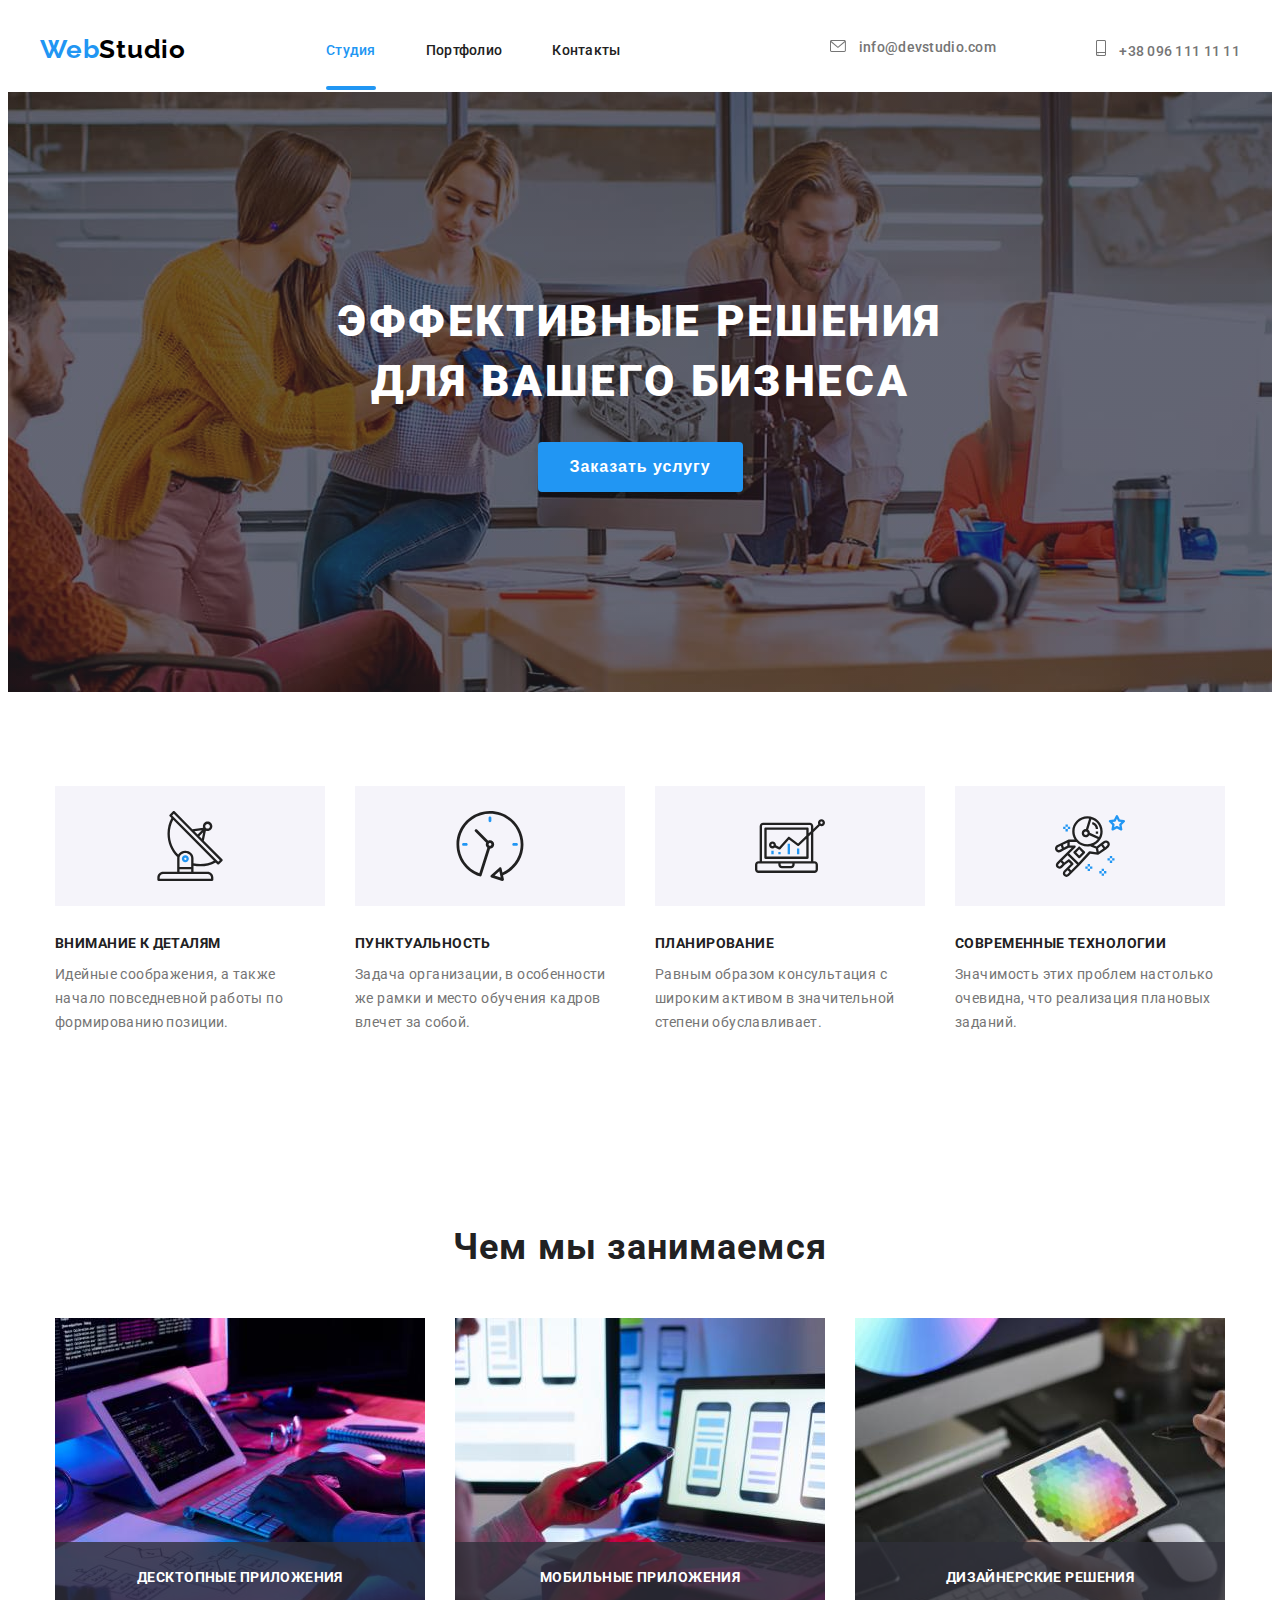
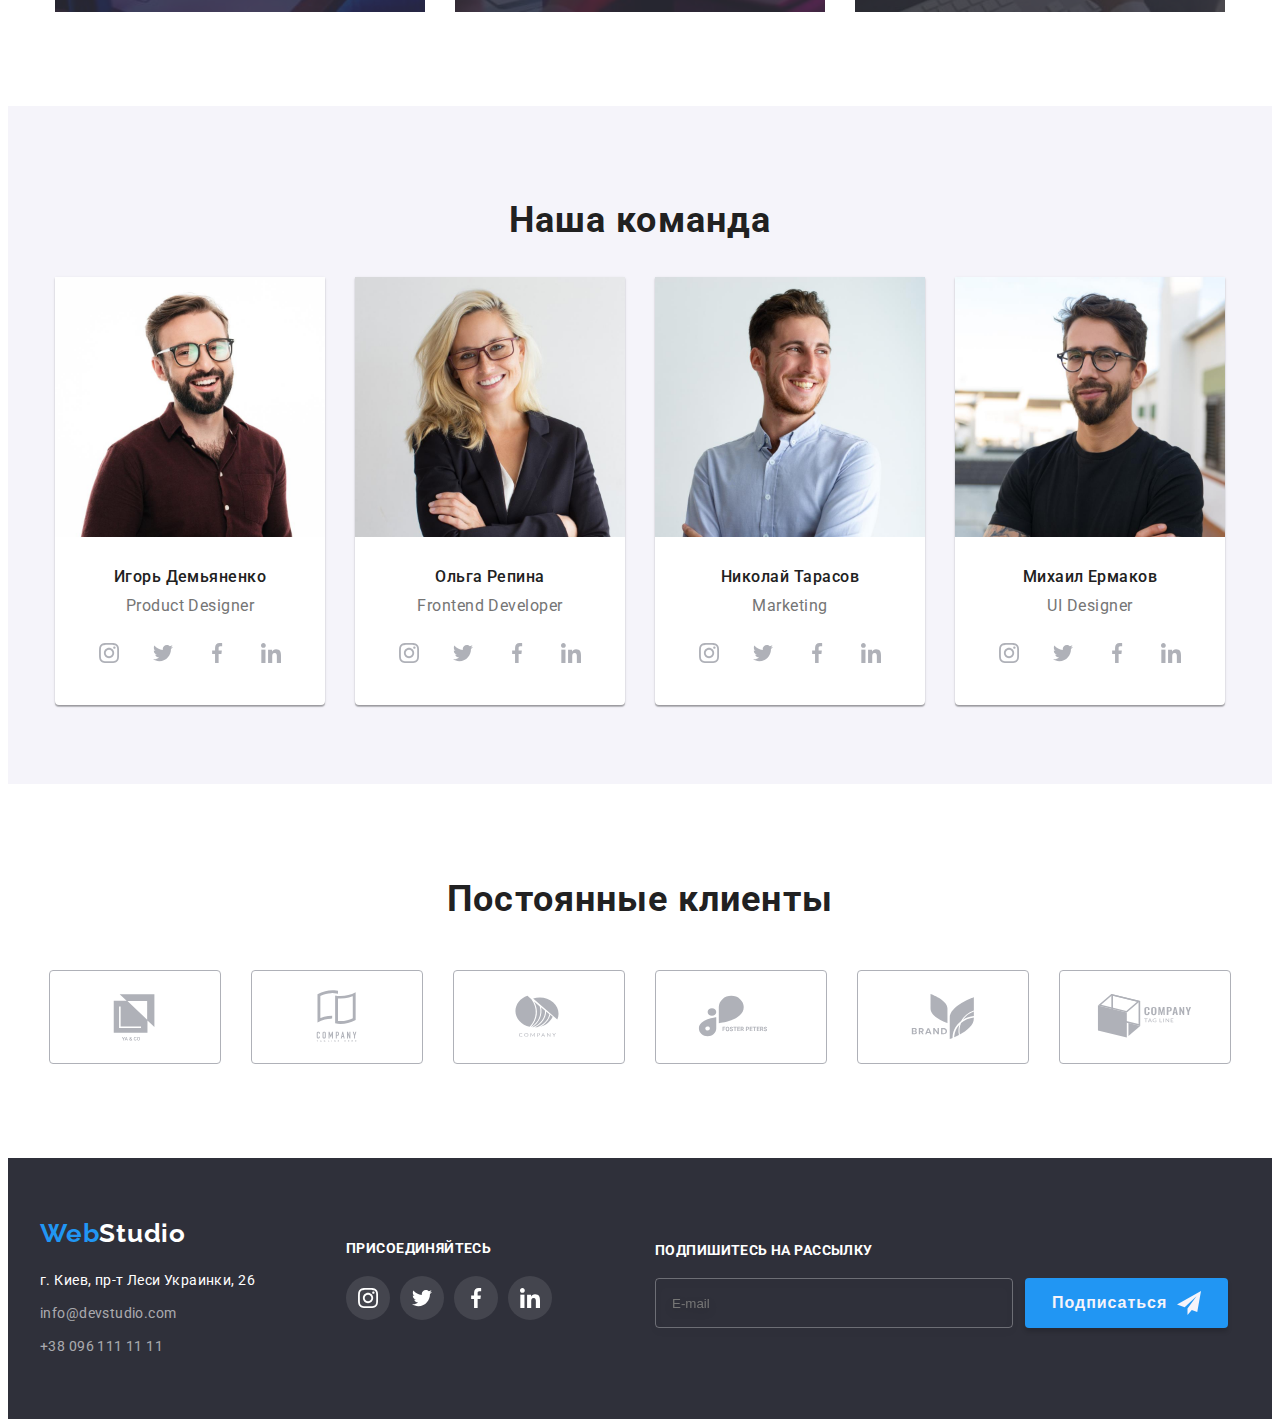
==== index.html @ 0dfbd682 "1" ====
<!DOCTYPE html>
<html lang="ru">

<head>
    <meta charset="UTF-8">
    <meta http-equiv="X-UA-Compatible" content="IE=edge">
    <meta name="viewport" content="width=device-width, initial-scale=1.0">
    <title>Студия</title>
    <link rel="preconnect" href="https://fonts.googleapis.com">
    <link rel="preconnect" href="https://fonts.gstatic.com" crossorigin>
    <link href="https://fonts.googleapis.com/css2?family=Raleway:wght@700&family=Roboto:wght@400;500;700;900&display=swap" rel="stylesheet">
    <link rel="stylesheet" href="https://cdnjs.cloudflare.com/ajax/libs/modern-normalize/1.1.0/modern-normalize.min.css" integrity="sha512-wpPYUAdjBVSE4KJnH1VR1HeZfpl1ub8YT/NKx4PuQ5NmX2tKuGu6U/JRp5y+Y8XG2tV+wKQpNHVUX03MfMFn9Q==" crossorigin="anonymous" referrerpolicy="no-referrer"
    />
    <link rel="stylesheet" href="./css/main.min.css">
    <link rel="stylesheet" href="./css/styless.css">
</head>

<body>
    <!-- Header -->
    <header class="header">
        <div class="container main-nav">
            <nav class="nav">
                <a href="index.html" lang="en" class="logo link">Web<span class="logo-header link">Studio</span></a>
                <ul class="site-nav list">
                    <li class="header-item">
                        <a href="./index.html" class="header-link link current">Студия</a>
                    </li>
                    <li class="header-item">
                        <a href="./portfolio.html" class="header-link link">Портфолио</a>
                    </li>
                    <li class="header-item">
                        <a href="Контакты" class="header-link list link">Контакты</a>
                    </li>
                </ul>
            </nav>
            <ul class="header-contacts-link list">
                <li class="item">
                    <a href="mailto:info@devstudio.com" class="contacts-link link" aria-label="имайл">
                        <svg class="icon-header-svg" width="16px" height="12px">
                            <use href="./images/sprite.svg#icon-mail"></use>
                        </svg> info@devstudio.com
                    </a>
                </li>
                <li class="item">
                    <a href="tel:+380961111111" class="contacts-link link" aria-label="номер телефона">
                        <svg class="icon-header-svg smartphone" width="10px" height="16px">
                            <use href="./images/sprite.svg#icon-smartphone"></use>
                        </svg> +38 096 111 11 11
                    </a>
                </li>
            </ul>
        </div>
    </header>
    <main class="hero-left">
        <!-- Section hero -->
        <section class="hero overlay">
            <div class="container">
                <h1 class="hero-title">Эффективные решения для вашего бизнеса</h1>
                <button type="button" class="hero-button" data-modal-open>Заказать услугу</button>
            </div>
        </section>
        <!-- Section features -->
        <section class="features-section section">
            <div class="container">
                <h2 hidden>about-work</h2>
                <ul class="list features-ul">
                    <li class="about-item">
                        <div class="icon">
                            <svg class="features-svg">
                                <use href="./images/sprite.svg#icon-antenna" class="svg-item"></use>
                            </svg>
                        </div>
                        <h3 class="features-title subtitle">Внимание к деталям</h3>
                        <p class="features-text">Идейные соображения, а также начало повседневной работы по формированию позиции.
                        </p>
                        <li>

                            <li class="about-item">
                                <div class="icon">
                                    <svg class="features-svg">
                                <use href="./images/sprite.svg#icon-clock" class="svg-item"></use>
                            </svg>
                                </div>
                                <h3 class="features-title subtitle">Пунктуальность</h3>
                                <p class="features-text">Задача организации, в особенности же рамки и место обучения кадров влечет за собой.</p>
                            </li>
                            <li class="about-item">
                                <div class="icon">
                                    <svg class="features-svg">
                                <use href="./images/sprite.svg#icon-diagram" class="svg-item"></use>
                            </svg>
                                </div>
                                <h3 class="features-title subtitle">Планирование</h3>
                                <p class="features-text">Равным образом консультация с широким активом в значительной степени обуславливает.
                                </p>
                            </li>
                            <li class="about-item">
                                <div class="icon">
                                    <svg class="features-svg">
                                <use href="./images/sprite.svg#icon-astronaut" class="svg-item"></use>
                            </svg>
                                </div>
                                <h3 class="features-title subtitle">Современные технологии</h3>
                                <p class="features-text">Значимость этих проблем настолько очевидна, что реализация плановых заданий.
                                </p>
                            </li>
                </ul>
            </div>
        </section>
        <!-- Section task -->
        <section class="task section">
            <div class="container">
                <h2 class="task-title title">Чем мы занимаемся</h2>
                <ul class="list">
                    <li class="task-list">
                        <div class="task-kok">
                            <img src="./images/img.jpg" class="task-img" alt="набирает текст на пк" width="370" height="294">
                            <p class="task-card">Десктопные приложения</p>
                        </div>
                    </li>
                    <li class="task-list">
                        <div class="task-kok">
                            <img src="./images/img2 (1).jpg" class="task-img" alt="набирает текст на телефоне" width="370" height="294">
                            <p class="task-card">Мобильные приложения</p>
                        </div>
                    </li>
                    <li class="task-list">
                        <div class="task-kok">
                            <img src="./images/img3.jpg" class="task-img" alt="разбирает на теелфоне" width="370" height="294">
                            <p class="task-card">Дизайнерские решения</p>
                        </div>
                    </li>
                </ul>
            </div>
        </section>
        <!-- Section team -->
        <section class="section-team section">
            <div class="container">
                <h2 class="team-title title">Наша команда</h2>
                <ul class="list team-ul">
                    <li class="team-list"><img src="./images/man1.jpg" class="team-img" alt="игор демяненко" width="270" height="260">
                        <div class="team-card-description">
                            <h3 class="name subtile">Игорь Демьяненко</h3>
                            <p lang="en" class="text">Product Designer</p>
                            <ul class="socar-list">
                                <li class="socar-blok list">
                                    <a href="" class="link socar-link">
                                        <svg class="icon-svg" width="20" height="20">
                                            <use href="./images/sprite.svg#icon-instagram" class="svg-item"></use>
                                        </svg>
                                    </a>
                                </li>
                                <li class="socar-blok list">
                                    <a href="" class="link socar-link">
                                        <svg class="icon-svg" width="20" height="20">
                                            <use href="./images/sprite.svg#icon-twitter" class="svg-item"></use>
                                        </svg>
                                    </a>
                                </li>
                                <li class="socar-blok list">
                                    <a href="" class="link socar-link">
                                        <svg class="icon-svg" width="20" height="20">
                                            <use href="./images/sprite.svg#icon-facebook" class="svg-item"></use>
                                        </svg>
                                    </a>
                                </li>
                                <li class="socar-blok list">
                                    <a href="" class="link socar-link">
                                        <svg class="icon-svg" width="20" height="20">
                                            <use href="./images/sprite.svg#icon-linkedin" class="svg-item"></use>
                                        </svg>
                                    </a>
                                </li>

                            </ul>
                        </div>
                    </li>

                    <li class="team-list"><img src=" ./images/girl.jpg " class="team-img" alt=" ольга репина " width=" 270 " height=" 260 ">
                        <div class="team-card-description">
                            <h3 class="name subtile">Ольга Репина</h3>
                            <p lang=" en " class=" text ">Frontend Developer</p>
                            <ul class="socar-list">
                                <li class="socar-blok list">
                                    <a href="" class="link socar-link">
                                        <svg class="icon-svg" width="20" height="20">
                                            <use href="./images/sprite.svg#icon-instagram" class="svg-item"></use>
                                        </svg>
                                    </a>
                                </li>
                                <li class="socar-blok list">
                                    <a href="" class="link socar-link">
                                        <svg class="icon-svg" width="20" height="20">
                                            <use href="./images/sprite.svg#icon-twitter" class="svg-item"></use>
                                        </svg>
                                    </a>
                                </li>
                                <li class="socar-blok list">
                                    <a href="" class="link socar-link">
                                        <svg class="icon-svg" width="20" height="20">
                                            <use href="./images/sprite.svg#icon-facebook" class="svg-item"></use>
                                        </svg>
                                    </a>
                                </li>
                                <li class="socar-blok list">
                                    <a href="" class="link socar-link">
                                        <svg class="icon-svg" width="20" height="20">
                                            <use href="./images/sprite.svg#icon-linkedin" class="svg-item"></use>
                                        </svg>
                                    </a>
                                </li>

                            </ul>
                        </div>
                    </li>

                    <li class="team-list">
                        <img src="./images/man2.jpg" class="team-img" alt="николай тарасов" width="270" height="260">
                        <div class="team-card-description">
                            <h3 class="name subtile">Николай Тарасов</h3>
                            <p lang="en" class="text">Marketing</p>
                            <ul class="socar-list">
                                <li class="socar-blok list">
                                    <a href="" class="link socar-link">
                                        <svg class="icon-svg" width="20" height="20">
                                            <use href="./images/sprite.svg#icon-instagram" class="svg-item"></use>
                                        </svg>
                                    </a>
                                </li>
                                <li class="socar-blok list">
                                    <a href="" class="link socar-link">
                                        <svg class="icon-svg" width="20" height="20">
                                            <use href="./images/sprite.svg#icon-twitter" class="svg-item"></use>
                                        </svg>
                                    </a>
                                </li>
                                <li class="socar-blok list">
                                    <a href="" class="link socar-link">
                                        <svg class="icon-svg" width="20" height="20">
                                            <use href="./images/sprite.svg#icon-facebook" class="svg-item"></use>
                                        </svg>
                                    </a>
                                </li>
                                <li class="socar-blok list">
                                    <a href="" class="link socar-link">
                                        <svg class="icon-svg" width="20" height="20">
                                            <use href="./images/sprite.svg#icon-linkedin" class="svg-item"></use>
                                        </svg>
                                    </a>
                                </li>

                            </ul>
                        </div>
                    </li>

                    <li class="team-list"><img src=" ./images/man3.jpg " class="team-img" alt=" михаил ермаков " width=" 270 " height=" 260 ">
                        <div class="team-card-description">
                            <h3 class=" name subtile ">Михаил Ермаков</h3>
                            <p lang="en" class="text">UI Designer</p>
                            <ul class="socar-list">
                                <li class="socar-blok list">
                                    <a href="" class="link socar-link">
                                        <svg class="icon-svg" width="20" height="20">
                                            <use href="./images/sprite.svg#icon-instagram" class="svg-item"></use>
                                        </svg>
                                    </a>
                                </li>
                                <li class="socar-blok list">
                                    <a href="" class="link socar-link">
                                        <svg class="icon-svg" width="20" height="20">
                                            <use href="./images/sprite.svg#icon-twitter" class="svg-item"></use>
                                        </svg>
                                    </a>
                                </li>
                                <li class="socar-blok list">
                                    <a href="" class="link socar-link">
                                        <svg class="icon-svg" width="20" height="20">
                                            <use href="./images/sprite.svg#icon-facebook" class="svg-item"></use>
                                        </svg>
                                    </a>
                                </li>
                                <li class="socar-blok list">
                                    <a href="" class="link socar-link">
                                        <svg class="icon-svg" width="20" height="20">
                                            <use href="./images/sprite.svg#icon-linkedin" class="svg-item"></use>
                                        </svg>
                                    </a>
                                </li>

                            </ul>
                        </div>
                    </li>

                </ul>
            </div>
        </section>
        <!-- Clients -->
        <section class="clients section">
            <div class="container">
                <h2 class="title clients-title">Постоянные клиенты</h2>
                <ul class="list clients-list">
                    <li class="clients-blok list">
                        <a href="" class="link clients-link">
                            <svg class="clients-svg">
                                <use href="./images/sprite.svg#icon-client1" class="clients-svg-item"></use>
                            </svg>
                        </a>
                    </li>
                    <li class="clients-blok list">
                        <a href="" class="link clients-link">
                            <svg class="clients-svg">
                                <use href="./images/sprite.svg#icon-client2" class="clients-svg-item"></use>
                            </svg>
                        </a>
                    </li>
                    <li class="clients-blok list">
                        <a href="" class="link clients-link">
                            <svg class="clients-svg">
                                <use href="./images/sprite.svg#icon-client3" class="clients-svg-item"></use>
                            </svg>
                        </a>
                    </li>
                    <li class="clients-blok list">
                        <a href="" class="link clients-link">
                            <svg class="clients-svg">
                                <use href="./images/sprite.svg#icon-client4" class="clients-svg-item"></use>
                            </svg>
                        </a>
                    </li>
                    <li class="clients-blok list">
                        <a href="" class="link clients-link">
                            <svg class="clients-svg">
                                <use href="./images/sprite.svg#icon-client5" class="clients-svg-item"></use>
                            </svg>
                        </a>
                    </li>
                    <li class="clients-blok list">
                        <a href="" class="link clients-link">
                            <svg class="clients-svg">
                                <use href="./images/sprite.svg#icon-client6" class="clients-svg-item"></use>
                            </svg>
                        </a>
                    </li>
                </ul>
            </div>
        </section>
    </main>

    <!-- Footer -->
    <footer class=" footer ">
        <div class="container footer-blok">
            <div class="contact-blok">
                <a href=" ./index.html " lang=" en " class=" logo link footer-link ">Web<span
                        class=" logo-footer link ">Studio</span></a>
                <address class=" contacts-address ">
                    <ul class=" footer-list list ">
                        <li class=" contacts-item ">
                            <a class=" contacts-link-address link " href=" # ">г. Киев, пр-т Леси Украинки, 26</a>
                        </li>
                        <li class=" contacts-item ">
                            <a href=" mailto:info@devstudio.com "
                                class=" footer-contacts-link link ">info@devstudio.com</a>
                        </li>
                        <li class=" contacts-item ">
                            <a href=" tel:+380961111111 " class=" footer-contacts-link link ">+38 096 111 11 11</a>
                        </li>
                    </ul>
                </address>
            </div>
            <div class="footer-socar">
                <strong class="footer-strong">присоединяйтесь</strong>
                <ul class="footer-socar-list">
                    <li class="footer-socar-blok list">
                        <a href="" class="link footer-links">
                            <svg class="footer-icon-svg" width="20" hight="20">
                                <use href="./images/sprite.svg#icon-instagram" class="svg-item"></use>
                            </svg>
                        </a>
                    </li>
                    <li class="footer-socar-blok list">
                        <a href="" class="link footer-links">
                            <svg class="footer-icon-svg" width="20" hight="20">
                                <use href="./images/sprite.svg#icon-twitter" class="svg-item"></use>
                            </svg>
                        </a>
                    </li>
                    <li class="footer-socar-blok list">
                        <a href="" class="link footer-links">
                            <svg class="footer-icon-svg" width="20" hight="20">
                                <use href="./images/sprite.svg#icon-facebook" class="svg-item"></use>
                            </svg>
                        </a>
                    </li>
                    <li class="footer-socar-blok list">
                        <a href="" class="link footer-links">
                            <svg class="footer-icon-svg" width="20" hight="20">
                                <use href="./images/sprite.svg#icon-linkedin" class="svg-item"></use>
                            </svg>
                        </a>
                    </li>
                </ul>
            </div>
            <form action="#" class="online-form">
                <strong class="footer-strong signup-title">
                    Подпишитесь на рассылку
                </strong>
                <div class="inputs">
                    <label for="signup-email" class="signup-label">
                        <input type="email" name="email" id="signup-email" placeholder="E-mail" class="signup-email">
                    </label>
                    <button type="submit" class="hero-button signup-btn">
                        <span class="signup-btn-text">Подписаться</span>
                        <svg width="24" height="24" class="signup-svg">
                            <use href="./images/sprite.svg#icon-icon-send" class=""></use>
                        </svg>
                    </button>
                </div>
            </form>
        </div>
    </footer>
    <!-- Modal -->
    <div class="backdrop is-hidden" data-modal>
        <div class="modal">
            <button data-modal-close class="close-btn" type="button">
                <svg class="modal-svg" width="11" height="11">
                    <use href="./images/sprite.svg#icon-close"></use>
                </svg>
            </button>
            <p class="modal-title">Оставьте свои данные, мы вам перезвоним</p>
            <form action="#" class="modal-form">
                <div class="modal-field">
                    <label for="user-name" class="input-label">Имя</label>
                    <span class="input-wrapper">
                        <input type="text" name="user-name" id="user-name" class="modal-input" placeholder="">
                        <svg class="form-icon" width="12" height="12">
                            <use href="./images/sprite.svg#icon-name" class="svg-item"></use>
                        </svg>
                    </span>
                </div>
                <div class="modal-field">
                    <label for="user-tel" class="input-label">Телефон</label>
                    <span class="input-wrapper">
                        <input type="tel" name="user-tel" id="user-tel" class="modal-input" placeholder="">
                        <svg class="form-icon" width="13" height="13">
                            <use href="./images/sprite.svg#icon-phone-black" class="svg-item"></use>
                        </svg>
                    </span>
                </div>
                <div class="modal-field">
                    <label for="user-email" class="input-label">Почта</label>
                    <span class="input-wrapper">
                        <input type="email" name="user-email" id="user-email" class="modal-input" placeholder="">
                        <svg class="form-icon" width="15" height="12">
                            <use href="./images/sprite.svg#icon-formemail" class="svg-item"></use>
                        </svg>
                    </span>
                </div>
                <div class="modal-field">
                    <label for="user-text" class="input-label">Комментарий</label>
                    <textarea name="user-text" id="user-text" class="modal-text-input" placeholder="Введите текст"></textarea>
                    <div>
                        <label for="checkbox" class="form-checkbox-label">
                            <input type="checkbox" name="checkbox" id="checkbox" class="form-checkbox is-hidden" />
                            <span class="checkbox">
                                <svg width="16" height="16">
                                    <use href="./images/sprite.svg#icon-Vector-2" class=""></use>
                                </svg>
                            </span>
                            Соглашаюсь с рассылкой и принимаю <a href="" class="form-link">Условия договора</a>
                        </label>
                        <button type="submit" class="form-btn hero-button">
                            Отправить
                        </button>
            </form>
            </div>
            </div>
            <script src="/js/modal.js"></script>
</body>

</html>
---- css/main.min.css ----
:root{--primary-title-color: #ffffff;--secondary-title-color: #000000;--primary-text-color: #212122;--secondary-text-color: #757575;--accent-color: #2196f3;--header-text-color: #212121;--first-logo-color: #000000;--second-bg-color: #2f303a;--sect-team-bg-color: #f5f4fa;--clients-color: #afb1b8;--task-description-bg-color: rgba(47, 48, 58, 0.8);--portf-card-bg-color: rgba(33, 150, 243, 0.9)}html{box-sizing:border-box}h1,h2,h3,h4,h5,h6,p,ul{margin-top:0;margin-bottom:0}body{letter-spacing:0.03em;font-family:"Roboto", sans-serif;color:var(--primary-text-color);background-color:var(--primary-title-color);font-size:14px}.list{list-style:none;padding-inline-start:0;display:flex;justify-content:center}.link{text-decoration:none}.container{margin-left:auto;margin-right:auto;width:1200px;padding-left:15px;padding-right:15px;text-align:center}.hero-button{margin:auto;padding:10px 32px;display:inline-block;min-width:200px;cursor:pointer;font-weight:700;font-size:16px;font-style:normal;line-height:1.88;display:flex;align-items:center;text-align:center;letter-spacing:0.06em;border:0;color:var(--primary-title-color);transition:color 250ms cubic-bezier(0.4, 0, 0.2, 1),background-color 250ms cubic-bezier(0.4, 0, 0.2, 1)}.hero-button:focus,.hero-button:hover{color:var(--header-text-color)}.hero-button{background-color:var(--accent-color);box-shadow:0px 4px 4px rgba(0,0,0,0.15);border-radius:4px}.title{color:var(--title-text-color);font-size:36px;font-style:normal;font-weight:700;line-height:1.17;letter-spacing:0.03em;text-align:center}.current{position:relative;padding-top:32px;padding-bottom:32px;color:var(--accent-color)}.current::after{position:absolute;left:0;bottom:0;content:"";display:block;width:100%;height:4px;background-color:var(--accent-color);border-radius:2px}.socar-list{padding:0;display:flex;margin-left:32px;margin-top:16px}.socar-blok{margin-right:10px}.socar-blok:last-child{margin-right:0}.team-list{background-color:var(--primary-title-color);box-shadow:0px 1px 3px rgba(0,0,0,0.12),0px 1px 1px rgba(0,0,0,0.14),0px 2px 1px rgba(0,0,0,0.2);border-radius:0px 0px 4px 4px}.list .team-list:not(:last-child){margin-right:30px}.socar-link{display:flex;padding:0;width:44px;height:44px;border-radius:22px;color:var(--clients-color);justify-content:center;align-items:center;transition:fill 250ms cubic-bezier(0.4, 0, 0.2, 1),background-color 250ms cubic-bezier(0.4, 0, 0.2, 1)}.socar-link:focus,.socar-link:hover{background-color:var(--accent-color);color:var(--primary-title-color)}.clients-link{display:flex;width:170px;height:92px;color:var(--clients-color);border:1px solid var(--clients-color);border-radius:4px;align-items:center;justify-content:center;transition:fill 250ms cubic-bezier(0.4, 0, 0.2, 1),background-color 250ms cubic-bezier(0.4, 0, 0.2, 1)}.clients-link:hover,.clients-link:focus{border:1px solid var(--accent-color);border-radius:4px;fill:currentColor}.footer-links{display:flex;margin-right:10px;background-color:rgba(255,255,255,0.1);padding:0;width:44px;height:44px;border-radius:22px;justify-content:center;align-items:center;transition:fill 250ms cubic-bezier(0.4, 0, 0.2, 1),background-color 250ms cubic-bezier(0.4, 0, 0.2, 1)}.footer-links:hover,.footer-links:focus{background-color:var(--accent-color)}.contacts-link-address{font-size:14px;line-height:1.71;letter-spacing:0.03em;color:var(--primary-title-color);text-align:left}.contacts-link-address:focus,.contacts-link-address:hover,.footer-contacts-link:focus,.footer-contacts-link:hover{color:var(--accent-color);font-style:inherit}.backdrop{position:fixed;top:0;left:0;width:100%;height:100%;z-index:1;opacity:1;transition:opacity 250ms cubic-bezier(0.4, 0, 0.2, 1);background-color:rgba(0,0,0,0.2)}.is-hidden{opacity:0;pointer-events:none}.backdrop.is-hidden .modal{transform:translate(-50%, -50%) scale(0.6)}.modal{position:absolute;top:50%;left:50%;transform:translate(-50%, -50%) scale(1);transition:transform 250ms cubic-bezier(0.4, 0, 0.2, 1);width:530px;height:580px;background-color:var(--primary-title-color);box-shadow:0px 1px 3px rgba(0,0,0,0.12),0px 1px 1px rgba(0,0,0,0.14),0px 2px 1px rgba(0,0,0,0.2);border-radius:4px;padding:40px}.modal-input{cursor:pointer;box-sizing:border-box;width:100%;height:40px;border-radius:4px;border:1px solid rgba(33,33,33,0.2);padding-left:42px;padding-right:20px;transition:border 250ms cubic-bezier(0.4, 0, 0.2, 1),color 250ms cubic-bezier(0.4, 0, 0.2, 1)}.modal-input:focus,.modal-input:hover,.modal-text-input:focus,.modal-text-input:hover{border:1px solid var(--accent-color)}.modal-input:focus+.form-icon,.modal-input:hover+.form-icon{color:var(--accent-color);fill:currentColor}.form-icon{position:absolute;left:14px;top:50%;pointer-events:none;transition:fill 250ms cubic-bezier(0.4, 0, 0.2, 1);transform:translateY(-50%)}.modal-title{display:inline-block;font-weight:700;margin-bottom:12px;font-size:20px;line-height:1.15;text-align:center;letter-spacing:0.03em;color:var(--primary-text-color)}.modal-field{margin-bottom:28px}.modal-text-input{width:100%;height:120px;border-radius:4px;resize:none;border:1px solid rgba(33,33,33,0.2);padding:12px 16px;transition:border 250ms cubic-bezier(0.4, 0, 0.2, 1);box-sizing:border-box}.modal-form .modal-field:nth-child(5){margin-bottom:20px}.form-link{margin-left:5px;font-size:14px;line-height:1.71;letter-spacing:0.03em;text-decoration-line:underline;color:var(--accent-color)}.close-btn:hover,.close-btn:focus{color:var(--accent-color)}.form-btn{display:block;margin-left:auto;margin-right:auto}.form-btn:hover,.form-btn:focus{color:var(--sect-team-bg-color)}.close-btn{position:absolute;top:8px;right:8px;width:30px;height:30px;color:var(--secondary-title-color);display:flex;justify-content:center;align-items:center;cursor:pointer;background-color:var(--primary-title-color);border:1px solid rgba(0,0,0,0.1);border-radius:15px}.modal-svg{fill:currentColor}.checkbox{margin-right:7px;width:16px;height:15px;transition:background-color 250ms cubic-bezier(0.4, 0, 0.2, 1),fill 250ms cubic-bezier(0.4, 0, 0.2, 1)}.form-checkbox:focus+.checkbox,.form-checkbox:hover+.checkbox{fill:var(--accent-color)}.form-checkbox-label{display:flex;align-items:center;justify-content:center;margin-bottom:30px;font-weight:normal;font-size:14px;line-height:1.71;letter-spacing:0.03em;color:var(--primary-text-color)}.form-checkbox{position:absolute}.form-checkbox:checked+.checkbox{border-radius:2px;fill:var(--accent-color);background-color:var(--accent-color);background-image:url(../images/check.svg);background-size:contain}.icon-header-svg{margin-right:10px;fill:currentColor}.main-nav{display:flex;align-items:center}.nav{display:flex;align-items:center}.site-nav .item:not(:last-child),.list .item:not(:last-child){margin-right:50px}.logo{margin-right:90px;display:block;padding-top:24px;padding-bottom:25px;font-family:Raleway;font-style:normal;font-weight:700;font-size:26px;line-height:1.17;letter-spacing:0.03em;text-align:left;color:var(--accent-color)}.logo-header{color:var(--first-logo-color)}.link{text-decoration:none;transition:color 250ms cubic-bezier(0.4, 0, 0.2, 1)}.header-link{margin-left:50px;display:block;padding-top:32px;padding-bottom:32px;font-weight:500;line-height:1.17;letter-spacing:0.02em;color:var(--header-text-color);text-align:left}.header-link:focus,.header-link:hover,.contacts-link:focus,.contacts-link:hover,.site-nav .link.current,.header-contacts-link .link.current{color:var(--accent-color)}.header-contacts-link{margin-left:auto}.section{padding-top:94px;padding-bottom:94px}.contacts-link{margin-left:50px;display:block;padding-top:32px;padding-bottom:32px;color:var(--secondary-text-color);font-weight:500;line-height:1.14;letter-spacing:0.02em;font-style:normal}.overlay{height:600px;max-width:1600px;margin-left:auto;margin-right:auto;background-image:linear-gradient(to right, rgba(47,48,58,0.4), rgba(47,48,58,0.4)),url(../images/bg-img.jpg);background-size:cover;background-repeat:no-repeat;background-position:center}.hero{display:flex;height:600px;justify-content:center;align-items:center;border-color:var(--second-bg-color)}.hero-title{margin-bottom:30px;width:696px;margin-left:auto;margin-right:auto;font-style:normal;font-weight:900;font-size:44px;line-height:1.36;text-align:center;letter-spacing:0.06em;text-transform:uppercase;text-align:center;color:var(--primary-title-color)}.features-ul{margin:-15px}.about-item{width:270px;margin:15px}.icon{display:flex;height:120px;margin-bottom:30px;background-color:var(--sect-team-bg-color);align-items:center;justify-content:center}.features-svg{width:70px;height:70px}.features{display:none}.list .features-list:not(:last-child){margin-right:30px}.features-list{width:270px}.features-title{text-transform:uppercase;color:var(--header-text-color);margin-bottom:10px}.features-text{margin-bottom:4px;font-size:14px;line-height:1.72;letter-spacing:0.03em;color:var(--secondary-text-color);text-align:left}.subtitle{color:var(--title-text-color);font-size:14px;font-style:normal;font-weight:700;line-height:1.14;letter-spacing:0.03em;text-align:left}.task-kok{position:relative;display:flex;justify-content:center}.task-card{position:absolute;bottom:0;left:0;display:flex;justify-content:center;align-items:center;height:70px;width:100%;background-color:var(--task-description-bg-color);color:var(--primary-title-color);font-weight:700;font-size:14px;line-height:1.143;text-align:center;letter-spacing:0.03em;text-transform:uppercase}.task .section{padding-top:0}.list .task-list:not(:last-child){margin-right:30px}.task-img{display:block}.task-title{margin-bottom:50px}.team-ul{margin:-15px}.icon-svg{fill:currentColor}.section-team{background-color:var(--sect-team-bg-color)}.team-title{font-weight:bold;font-size:36px;line-height:1.16;text-align:center;letter-spacing:0.03em;color:var(--header-text-color)}.name{margin-bottom:10px;font-weight:500;font-size:16px;line-height:1.19;text-align:center;letter-spacing:0.03em;color:var(--header-text-color);background-color:var(--primary-title-color)}.text{font-size:16px;line-height:1.19;text-align:center;letter-spacing:0.03em;color:var(--secondary-text-color);background-color:var(--primary-title-color)}.team-card-description{padding-top:30px;padding-bottom:30px}.team-title{margin-bottom:50px}.team-img{display:block}.clients-blok:last-child{margin-right:0}.clients-title{margin-bottom:50px}.clients-list{margin:0;padding:0}.clients-blok{display:flex;margin-right:30px}.clients-svg{width:106px;height:60px;fill:currentColor}.clients-svg:hover,.clients-svg:focus{color:var(--accent-color)}.footer-blok{display:flex}.footer{background-color:var(--second-bg-color);padding-top:60px;padding-bottom:60px}.logo-footer{font-family:Raleway;font-style:normal;font-weight:700;font-size:26px;line-height:1.19;text-align:left;color:var(--primary-title-color);letter-spacing:0.03em}.footer-strong{margin-top:12px;display:block;margin-bottom:20px;font-weight:700;font-size:14px;line-height:1.143;letter-spacing:0.03em;text-transform:uppercase;color:var(--primary-title-color)}.footer-socar{display:block;align-items:baseline;text-align:left;margin-left:70px;margin-top:10px}.footer-socar-list{display:block;text-transform:uppercase;padding:0;display:flex}.footer-socar-blok{justify-content:center}.footer-socar-blok:last-child{margin-right:0}.footer-icon-svg{fill:var(--primary-title-color)}.footer-link{display:block;text-align:left;padding-top:0;padding-bottom:0;margin-bottom:20px}.logo-footer{color:var(--primary-title-color)}.contacts-link-list{font-family:Raleway;font-weight:bold;font-size:26px;line-height:1.19;letter-spacing:0.03em;color:var(--accent-color)}.contacts-link-footer{font-family:Raleway;font-weight:bold;font-size:26px;line-height:1.19;letter-spacing:0.03em}.footer-contacts-link{font-size:14px;line-height:1.7;letter-spacing:0.03em;color:rgba(255,255,255,0.6);text-align:left}.logo-footer{font-weight:700;font-size:26px;line-height:1.19;letter-spacing:0.03em;color:var(--primary-title-color)}.footer-list{margin-right:auto;flex-direction:column;text-align:left}.contacts-address{font-style:normal}.contacts-item{margin-bottom:9px}.contacts-item:last-child{margin-bottom:0}
/*# sourceMappingURL=main.min.css.map */
---- css/styless.css ----
/* global selector */

/* Header*/

/* Hero */

/* Section features */

/* Section task */

/* Section team*/

/* Clients */

/* Footer */

/* .footer-blok {
  display: flex;
  align-items: baseline;
} */

/* .contact-blok {
  margin-right: 70px;
} */

/* Modalka */

/* Inputs */

.inputs {
  display: flex;
}
.input-label {
  /* display: block; */
  margin-bottom: 4px;
  font-size: 12px;
  line-height: 1.17;
  letter-spacing: 0.01em;
  color: var(--secondary-text-color);
}
.input-wrapper {
  display: block;
  position: relative;
}

.signup-title {
  display: flex;
  justify-content: left;
  margin-bottom: 20px;
  font-size: 14px;
  line-height: 16px;
  letter-spacing: 0.03em;
}

.signup-label {
  margin-right: 12px;
}

.signup-btn:focus,
.signup-btn:hover {
  color: var(--sect-team-bg-color);
}

.signup-btn {
  padding: 10px 27px;
  font-weight: 700;
  font-size: 16px;
  line-height: 1.87;
  display: flex;
  align-items: center;
  text-align: center;
  letter-spacing: 0.06em;
  color: var(--sect-team-bg-color);
}

.signup-btn-text {
  margin-right: 10px;
}

.signup-svg {
  fill: var(--sect-team-bg-color);
}

.signup-email {
  padding: 15px 16px;
  height: 50px;
  width: 358px;
  background-color: transparent;
  border: 1px solid rgba(255, 255, 255, 0.3);
  box-sizing: border-box;
  filter: drop-shadow(0px 4px 4px rgba(0, 0, 0, 0.15));
  border-radius: 4px;
  color: var(--sect-team-bg-color);
}

.online-form {
  margin-top: 12px;
  margin-left: 93px;
}

/* left side */

.portf-thumb {
  position: relative;
  overflow: hidden;
}

.portfolio-card-text {
  position: absolute;
  top: 0;
  left: 0;
  transform: translateY(101%);
  transition: transform 250ms cubic-bezier(0.4, 0, 0.2, 1);
  display: flex;
  align-items: center;
  height: 100%;
  width: 100%;
  background-color: var(--portf-card-bg-color);
  color: var(--primary-title-color);
  font-weight: 400;
  font-size: 18px;
  line-height: 1.555;
  letter-spacing: 0.03em;
}

.portf-link:hover .portfolio-card-text,
.portf-link:focus .portfolio-card-text {
  transform: translateY(0);
}

.portfolio-card-text {
  text-align: left;
  padding-right: 24px;
  padding-left: 24px;
}

.list .button:focus,
.list .button:hover {
  background-color: var(--accent-color);
  color: var(--primary-title-color);
}

.list .button {
  padding: 6px 22px;
  display: inline-block;
  min-width: 73px;
  font-family: "Roboto";
  font-style: normal;
  border: 0;
  cursor: pointer;
  font-weight: 500;
  font-size: 16px;
  line-height: 1.6;
  text-align: center;
  letter-spacing: 0.03em;
  color: var(--header-text-color);
  background-color: var(--sect-team-bg-color);
  border-radius: 4px;
  transition: color 250ms cubic-bezier(0.4, 0, 0.2, 1),
    background-color 250ms cubic-bezier(0.4, 0, 0.2, 1),
    box-shadow 250ms cubic-bezier(0.4, 0, 0.2, 1);
}

.list .active-button {
  font-family: "Roboto";
  font-style: normal;
  border: 0;
  font-weight: 500;
  font-size: 16px;
  line-height: 1.6;
  text-align: center;
  letter-spacing: 0.03em;
  color: var(--primary-title-color);
  background-color: var(--accent-color);
  border-radius: 4px;
  box-shadow: 0px 3px 1px rgba(0, 0, 0, 0.1), 0px 1px 2px rgba(0, 0, 0, 0.08),
    0px 2px 2px rgba(0, 0, 0, 0.12);
}

.portf-section {
  border-top: 1px solid #e5e5e5;
}

.menu-list {
  margin-bottom: 50px;
}

.menu-list .item:not(:last-child) {
  margin-right: 8px;
}

.portf-list {
  flex-wrap: wrap;
}

.list .item-portf:not(:nth-child(3n)) {
  margin-right: 30px;
}

.list .item-portf:not(:nth-last-child(-n + 3)) {
  margin-bottom: 30px;
}

.item-portf {
  width: calc((100% - 60px) / 3);
  border-bottom: 1px solid #eeeeee;
  border-left: 1px solid #eeeeee;
  border-right: 1px solid #eeeeee;
}

.portfolio-card-description {
  padding: 20px 24px;
}

.portf-img {
  display: block;
}

.portfolio-title {
  margin-bottom: 4px;
  font-weight: 700;
  font-size: 18px;
  line-height: 2;
  letter-spacing: 0.06em;
  color: var(--header-text-color);
  text-align: left;
}

.item-portf {
  transition: box-shadow 250ms cubic-bezier(0.4, 0, 0.2, 1);
}

.portfolio-title:hover {
  color: var(--accent-color);
}

.portfolio-text {
  font-size: 16px;
  line-height: 1.89;
  letter-spacing: 0.03em;
  color: var(--secondary-text-color);
  text-align: left;
}

.portfolio-text:hover {
  color: var(--accent-color);
}
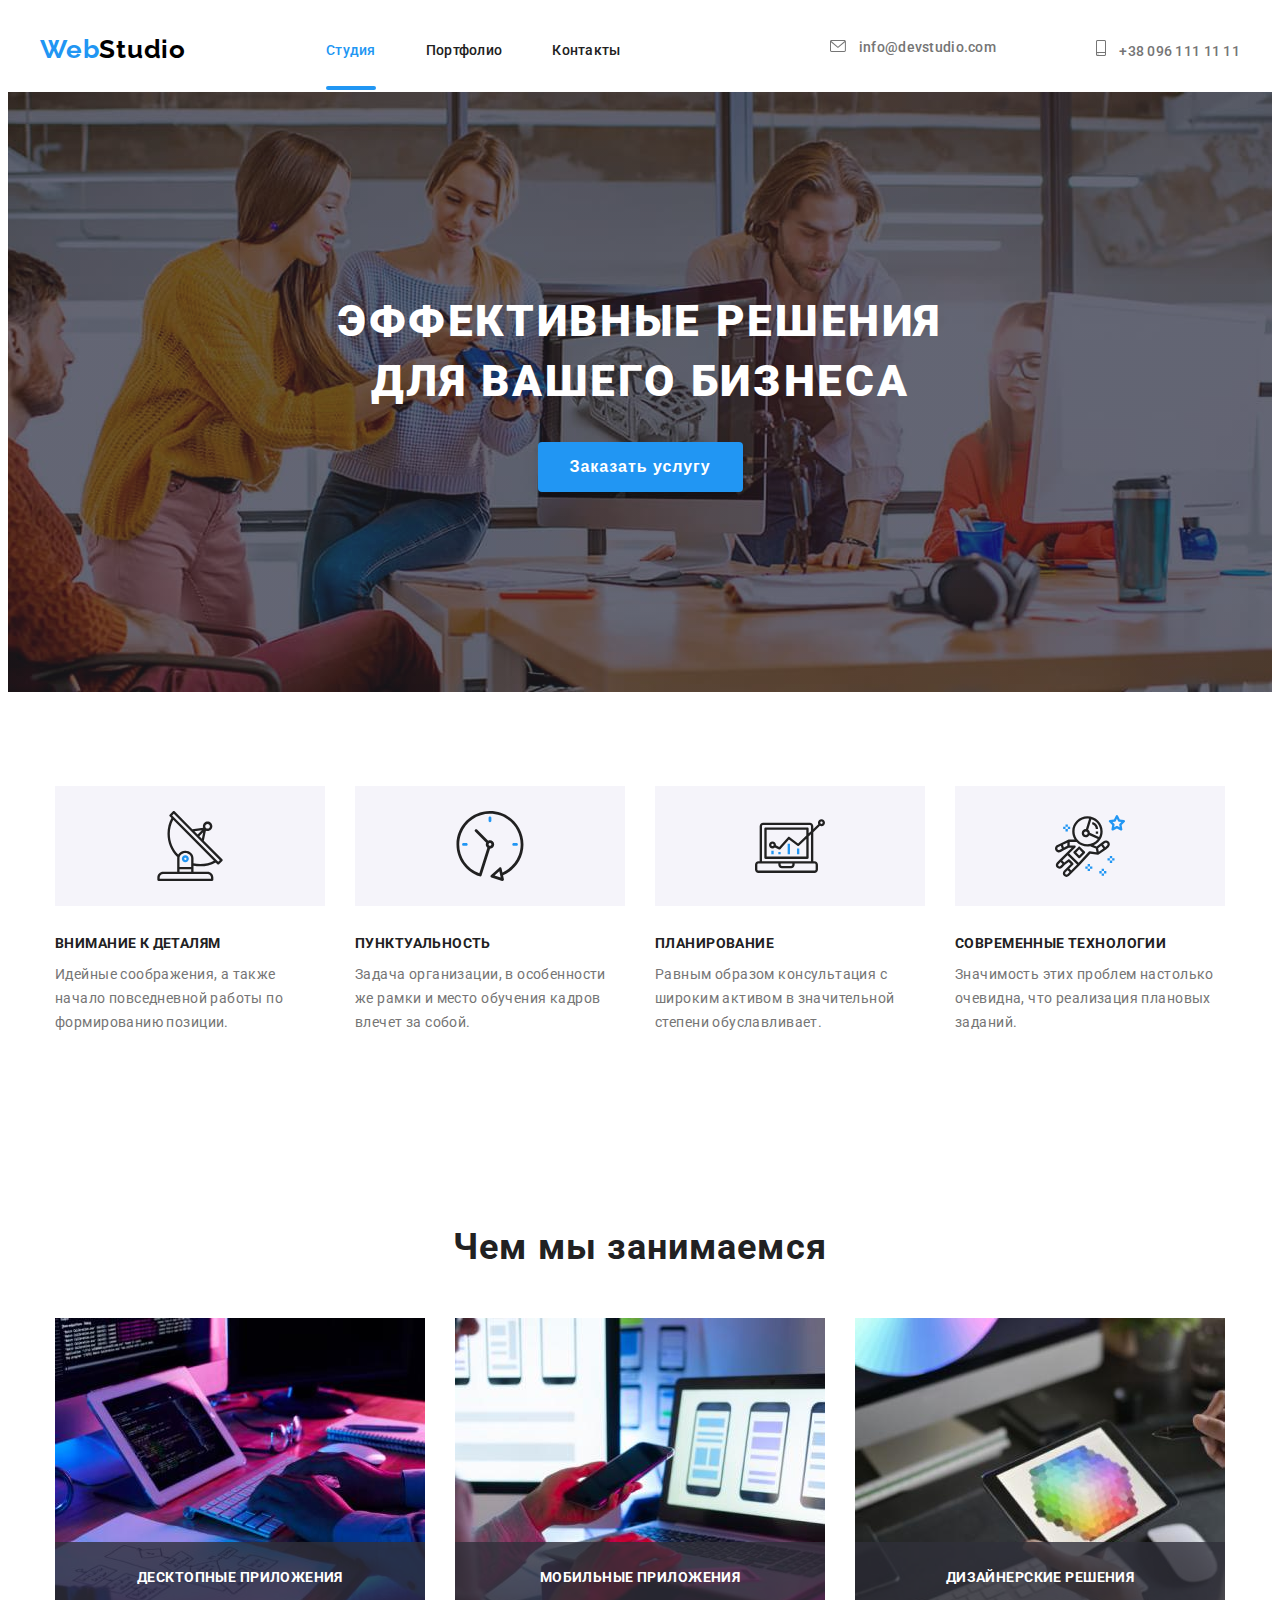
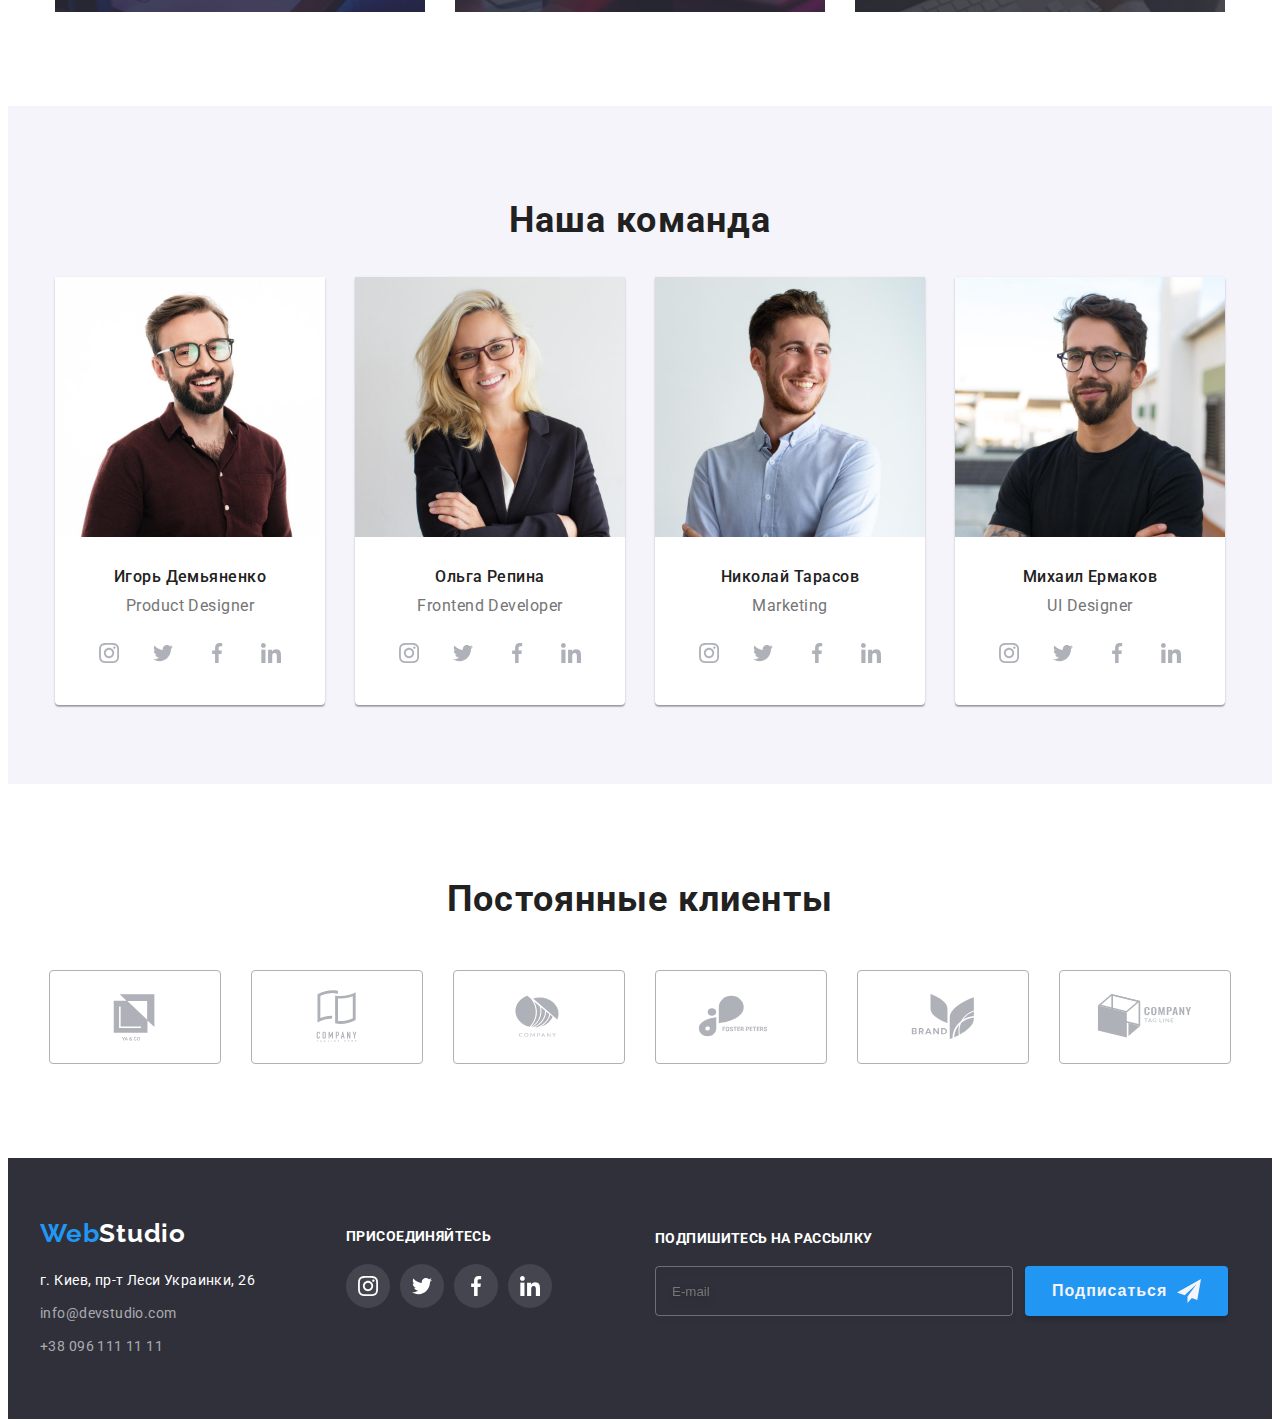
==== commit f810d048: "2" ====
--- a/index.html
+++ b/index.html
@@ -12,7 +12,6 @@
     <link rel="stylesheet" href="https://cdnjs.cloudflare.com/ajax/libs/modern-normalize/1.1.0/modern-normalize.min.css" integrity="sha512-wpPYUAdjBVSE4KJnH1VR1HeZfpl1ub8YT/NKx4PuQ5NmX2tKuGu6U/JRp5y+Y8XG2tV+wKQpNHVUX03MfMFn9Q==" crossorigin="anonymous" referrerpolicy="no-referrer"
     />
     <link rel="stylesheet" href="./css/main.min.css">
-    <link rel="stylesheet" href="./css/styless.css">
 </head>
 
 <body>
--- a/css/main.min.css
+++ b/css/main.min.css
@@ -1,2 +1,2 @@
-:root{--primary-title-color: #ffffff;--secondary-title-color: #000000;--primary-text-color: #212122;--secondary-text-color: #757575;--accent-color: #2196f3;--header-text-color: #212121;--first-logo-color: #000000;--second-bg-color: #2f303a;--sect-team-bg-color: #f5f4fa;--clients-color: #afb1b8;--task-description-bg-color: rgba(47, 48, 58, 0.8);--portf-card-bg-color: rgba(33, 150, 243, 0.9)}html{box-sizing:border-box}h1,h2,h3,h4,h5,h6,p,ul{margin-top:0;margin-bottom:0}body{letter-spacing:0.03em;font-family:"Roboto", sans-serif;color:var(--primary-text-color);background-color:var(--primary-title-color);font-size:14px}.list{list-style:none;padding-inline-start:0;display:flex;justify-content:center}.link{text-decoration:none}.container{margin-left:auto;margin-right:auto;width:1200px;padding-left:15px;padding-right:15px;text-align:center}.hero-button{margin:auto;padding:10px 32px;display:inline-block;min-width:200px;cursor:pointer;font-weight:700;font-size:16px;font-style:normal;line-height:1.88;display:flex;align-items:center;text-align:center;letter-spacing:0.06em;border:0;color:var(--primary-title-color);transition:color 250ms cubic-bezier(0.4, 0, 0.2, 1),background-color 250ms cubic-bezier(0.4, 0, 0.2, 1)}.hero-button:focus,.hero-button:hover{color:var(--header-text-color)}.hero-button{background-color:var(--accent-color);box-shadow:0px 4px 4px rgba(0,0,0,0.15);border-radius:4px}.title{color:var(--title-text-color);font-size:36px;font-style:normal;font-weight:700;line-height:1.17;letter-spacing:0.03em;text-align:center}.current{position:relative;padding-top:32px;padding-bottom:32px;color:var(--accent-color)}.current::after{position:absolute;left:0;bottom:0;content:"";display:block;width:100%;height:4px;background-color:var(--accent-color);border-radius:2px}.socar-list{padding:0;display:flex;margin-left:32px;margin-top:16px}.socar-blok{margin-right:10px}.socar-blok:last-child{margin-right:0}.team-list{background-color:var(--primary-title-color);box-shadow:0px 1px 3px rgba(0,0,0,0.12),0px 1px 1px rgba(0,0,0,0.14),0px 2px 1px rgba(0,0,0,0.2);border-radius:0px 0px 4px 4px}.list .team-list:not(:last-child){margin-right:30px}.socar-link{display:flex;padding:0;width:44px;height:44px;border-radius:22px;color:var(--clients-color);justify-content:center;align-items:center;transition:fill 250ms cubic-bezier(0.4, 0, 0.2, 1),background-color 250ms cubic-bezier(0.4, 0, 0.2, 1)}.socar-link:focus,.socar-link:hover{background-color:var(--accent-color);color:var(--primary-title-color)}.clients-link{display:flex;width:170px;height:92px;color:var(--clients-color);border:1px solid var(--clients-color);border-radius:4px;align-items:center;justify-content:center;transition:fill 250ms cubic-bezier(0.4, 0, 0.2, 1),background-color 250ms cubic-bezier(0.4, 0, 0.2, 1)}.clients-link:hover,.clients-link:focus{border:1px solid var(--accent-color);border-radius:4px;fill:currentColor}.footer-links{display:flex;margin-right:10px;background-color:rgba(255,255,255,0.1);padding:0;width:44px;height:44px;border-radius:22px;justify-content:center;align-items:center;transition:fill 250ms cubic-bezier(0.4, 0, 0.2, 1),background-color 250ms cubic-bezier(0.4, 0, 0.2, 1)}.footer-links:hover,.footer-links:focus{background-color:var(--accent-color)}.contacts-link-address{font-size:14px;line-height:1.71;letter-spacing:0.03em;color:var(--primary-title-color);text-align:left}.contacts-link-address:focus,.contacts-link-address:hover,.footer-contacts-link:focus,.footer-contacts-link:hover{color:var(--accent-color);font-style:inherit}.backdrop{position:fixed;top:0;left:0;width:100%;height:100%;z-index:1;opacity:1;transition:opacity 250ms cubic-bezier(0.4, 0, 0.2, 1);background-color:rgba(0,0,0,0.2)}.is-hidden{opacity:0;pointer-events:none}.backdrop.is-hidden .modal{transform:translate(-50%, -50%) scale(0.6)}.modal{position:absolute;top:50%;left:50%;transform:translate(-50%, -50%) scale(1);transition:transform 250ms cubic-bezier(0.4, 0, 0.2, 1);width:530px;height:580px;background-color:var(--primary-title-color);box-shadow:0px 1px 3px rgba(0,0,0,0.12),0px 1px 1px rgba(0,0,0,0.14),0px 2px 1px rgba(0,0,0,0.2);border-radius:4px;padding:40px}.modal-input{cursor:pointer;box-sizing:border-box;width:100%;height:40px;border-radius:4px;border:1px solid rgba(33,33,33,0.2);padding-left:42px;padding-right:20px;transition:border 250ms cubic-bezier(0.4, 0, 0.2, 1),color 250ms cubic-bezier(0.4, 0, 0.2, 1)}.modal-input:focus,.modal-input:hover,.modal-text-input:focus,.modal-text-input:hover{border:1px solid var(--accent-color)}.modal-input:focus+.form-icon,.modal-input:hover+.form-icon{color:var(--accent-color);fill:currentColor}.form-icon{position:absolute;left:14px;top:50%;pointer-events:none;transition:fill 250ms cubic-bezier(0.4, 0, 0.2, 1);transform:translateY(-50%)}.modal-title{display:inline-block;font-weight:700;margin-bottom:12px;font-size:20px;line-height:1.15;text-align:center;letter-spacing:0.03em;color:var(--primary-text-color)}.modal-field{margin-bottom:28px}.modal-text-input{width:100%;height:120px;border-radius:4px;resize:none;border:1px solid rgba(33,33,33,0.2);padding:12px 16px;transition:border 250ms cubic-bezier(0.4, 0, 0.2, 1);box-sizing:border-box}.modal-form .modal-field:nth-child(5){margin-bottom:20px}.form-link{margin-left:5px;font-size:14px;line-height:1.71;letter-spacing:0.03em;text-decoration-line:underline;color:var(--accent-color)}.close-btn:hover,.close-btn:focus{color:var(--accent-color)}.form-btn{display:block;margin-left:auto;margin-right:auto}.form-btn:hover,.form-btn:focus{color:var(--sect-team-bg-color)}.close-btn{position:absolute;top:8px;right:8px;width:30px;height:30px;color:var(--secondary-title-color);display:flex;justify-content:center;align-items:center;cursor:pointer;background-color:var(--primary-title-color);border:1px solid rgba(0,0,0,0.1);border-radius:15px}.modal-svg{fill:currentColor}.checkbox{margin-right:7px;width:16px;height:15px;transition:background-color 250ms cubic-bezier(0.4, 0, 0.2, 1),fill 250ms cubic-bezier(0.4, 0, 0.2, 1)}.form-checkbox:focus+.checkbox,.form-checkbox:hover+.checkbox{fill:var(--accent-color)}.form-checkbox-label{display:flex;align-items:center;justify-content:center;margin-bottom:30px;font-weight:normal;font-size:14px;line-height:1.71;letter-spacing:0.03em;color:var(--primary-text-color)}.form-checkbox{position:absolute}.form-checkbox:checked+.checkbox{border-radius:2px;fill:var(--accent-color);background-color:var(--accent-color);background-image:url(../images/check.svg);background-size:contain}.icon-header-svg{margin-right:10px;fill:currentColor}.main-nav{display:flex;align-items:center}.nav{display:flex;align-items:center}.site-nav .item:not(:last-child),.list .item:not(:last-child){margin-right:50px}.logo{margin-right:90px;display:block;padding-top:24px;padding-bottom:25px;font-family:Raleway;font-style:normal;font-weight:700;font-size:26px;line-height:1.17;letter-spacing:0.03em;text-align:left;color:var(--accent-color)}.logo-header{color:var(--first-logo-color)}.link{text-decoration:none;transition:color 250ms cubic-bezier(0.4, 0, 0.2, 1)}.header-link{margin-left:50px;display:block;padding-top:32px;padding-bottom:32px;font-weight:500;line-height:1.17;letter-spacing:0.02em;color:var(--header-text-color);text-align:left}.header-link:focus,.header-link:hover,.contacts-link:focus,.contacts-link:hover,.site-nav .link.current,.header-contacts-link .link.current{color:var(--accent-color)}.header-contacts-link{margin-left:auto}.section{padding-top:94px;padding-bottom:94px}.contacts-link{margin-left:50px;display:block;padding-top:32px;padding-bottom:32px;color:var(--secondary-text-color);font-weight:500;line-height:1.14;letter-spacing:0.02em;font-style:normal}.overlay{height:600px;max-width:1600px;margin-left:auto;margin-right:auto;background-image:linear-gradient(to right, rgba(47,48,58,0.4), rgba(47,48,58,0.4)),url(../images/bg-img.jpg);background-size:cover;background-repeat:no-repeat;background-position:center}.hero{display:flex;height:600px;justify-content:center;align-items:center;border-color:var(--second-bg-color)}.hero-title{margin-bottom:30px;width:696px;margin-left:auto;margin-right:auto;font-style:normal;font-weight:900;font-size:44px;line-height:1.36;text-align:center;letter-spacing:0.06em;text-transform:uppercase;text-align:center;color:var(--primary-title-color)}.features-ul{margin:-15px}.about-item{width:270px;margin:15px}.icon{display:flex;height:120px;margin-bottom:30px;background-color:var(--sect-team-bg-color);align-items:center;justify-content:center}.features-svg{width:70px;height:70px}.features{display:none}.list .features-list:not(:last-child){margin-right:30px}.features-list{width:270px}.features-title{text-transform:uppercase;color:var(--header-text-color);margin-bottom:10px}.features-text{margin-bottom:4px;font-size:14px;line-height:1.72;letter-spacing:0.03em;color:var(--secondary-text-color);text-align:left}.subtitle{color:var(--title-text-color);font-size:14px;font-style:normal;font-weight:700;line-height:1.14;letter-spacing:0.03em;text-align:left}.task-kok{position:relative;display:flex;justify-content:center}.task-card{position:absolute;bottom:0;left:0;display:flex;justify-content:center;align-items:center;height:70px;width:100%;background-color:var(--task-description-bg-color);color:var(--primary-title-color);font-weight:700;font-size:14px;line-height:1.143;text-align:center;letter-spacing:0.03em;text-transform:uppercase}.task .section{padding-top:0}.list .task-list:not(:last-child){margin-right:30px}.task-img{display:block}.task-title{margin-bottom:50px}.team-ul{margin:-15px}.icon-svg{fill:currentColor}.section-team{background-color:var(--sect-team-bg-color)}.team-title{font-weight:bold;font-size:36px;line-height:1.16;text-align:center;letter-spacing:0.03em;color:var(--header-text-color)}.name{margin-bottom:10px;font-weight:500;font-size:16px;line-height:1.19;text-align:center;letter-spacing:0.03em;color:var(--header-text-color);background-color:var(--primary-title-color)}.text{font-size:16px;line-height:1.19;text-align:center;letter-spacing:0.03em;color:var(--secondary-text-color);background-color:var(--primary-title-color)}.team-card-description{padding-top:30px;padding-bottom:30px}.team-title{margin-bottom:50px}.team-img{display:block}.clients-blok:last-child{margin-right:0}.clients-title{margin-bottom:50px}.clients-list{margin:0;padding:0}.clients-blok{display:flex;margin-right:30px}.clients-svg{width:106px;height:60px;fill:currentColor}.clients-svg:hover,.clients-svg:focus{color:var(--accent-color)}.footer-blok{display:flex}.footer{background-color:var(--second-bg-color);padding-top:60px;padding-bottom:60px}.logo-footer{font-family:Raleway;font-style:normal;font-weight:700;font-size:26px;line-height:1.19;text-align:left;color:var(--primary-title-color);letter-spacing:0.03em}.footer-strong{margin-top:12px;display:block;margin-bottom:20px;font-weight:700;font-size:14px;line-height:1.143;letter-spacing:0.03em;text-transform:uppercase;color:var(--primary-title-color)}.footer-socar{display:block;align-items:baseline;text-align:left;margin-left:70px;margin-top:10px}.footer-socar-list{display:block;text-transform:uppercase;padding:0;display:flex}.footer-socar-blok{justify-content:center}.footer-socar-blok:last-child{margin-right:0}.footer-icon-svg{fill:var(--primary-title-color)}.footer-link{display:block;text-align:left;padding-top:0;padding-bottom:0;margin-bottom:20px}.logo-footer{color:var(--primary-title-color)}.contacts-link-list{font-family:Raleway;font-weight:bold;font-size:26px;line-height:1.19;letter-spacing:0.03em;color:var(--accent-color)}.contacts-link-footer{font-family:Raleway;font-weight:bold;font-size:26px;line-height:1.19;letter-spacing:0.03em}.footer-contacts-link{font-size:14px;line-height:1.7;letter-spacing:0.03em;color:rgba(255,255,255,0.6);text-align:left}.logo-footer{font-weight:700;font-size:26px;line-height:1.19;letter-spacing:0.03em;color:var(--primary-title-color)}.footer-list{margin-right:auto;flex-direction:column;text-align:left}.contacts-address{font-style:normal}.contacts-item{margin-bottom:9px}.contacts-item:last-child{margin-bottom:0}
+:root{--primary-title-color: #ffffff;--secondary-title-color: #000000;--primary-text-color: #212122;--secondary-text-color: #757575;--accent-color: #2196f3;--header-text-color: #212121;--first-logo-color: #000000;--second-bg-color: #2f303a;--sect-team-bg-color: #f5f4fa;--clients-color: #afb1b8;--task-description-bg-color: rgba(47, 48, 58, 0.8);--portf-card-bg-color: rgba(33, 150, 243, 0.9)}html{box-sizing:border-box}h1,h2,h3,h4,h5,h6,p,ul{margin-top:0;margin-bottom:0}body{letter-spacing:0.03em;font-family:"Roboto", sans-serif;color:var(--primary-text-color);background-color:var(--primary-title-color);font-size:14px}.list{list-style:none;padding-inline-start:0;display:flex;justify-content:center}.link{text-decoration:none}.container{margin-left:auto;margin-right:auto;width:1200px;padding-left:15px;padding-right:15px;text-align:center}.hero-button{margin:auto;padding:10px 32px;display:inline-block;min-width:200px;cursor:pointer;font-weight:700;font-size:16px;font-style:normal;line-height:1.88;display:flex;align-items:center;text-align:center;letter-spacing:0.06em;border:0;color:var(--primary-title-color);transition:color 250ms cubic-bezier(0.4, 0, 0.2, 1),background-color 250ms cubic-bezier(0.4, 0, 0.2, 1)}.hero-button:focus,.hero-button:hover{color:var(--header-text-color)}.hero-button{background-color:var(--accent-color);box-shadow:0px 4px 4px rgba(0,0,0,0.15);border-radius:4px}.title{color:var(--title-text-color);font-size:36px;font-style:normal;font-weight:700;line-height:1.17;letter-spacing:0.03em;text-align:center}.current{position:relative;padding-top:32px;padding-bottom:32px;color:var(--accent-color)}.current::after{position:absolute;left:0;bottom:0;content:"";display:block;width:100%;height:4px;background-color:var(--accent-color);border-radius:2px}.socar-list{padding:0;display:flex;margin-left:32px;margin-top:16px}.socar-blok{margin-right:10px}.socar-blok:last-child{margin-right:0}.team-list{background-color:var(--primary-title-color);box-shadow:0px 1px 3px rgba(0,0,0,0.12),0px 1px 1px rgba(0,0,0,0.14),0px 2px 1px rgba(0,0,0,0.2);border-radius:0px 0px 4px 4px}.list .team-list:not(:last-child){margin-right:30px}.socar-link{display:flex;padding:0;width:44px;height:44px;border-radius:22px;color:var(--clients-color);justify-content:center;align-items:center;transition:fill 250ms cubic-bezier(0.4, 0, 0.2, 1),background-color 250ms cubic-bezier(0.4, 0, 0.2, 1)}.socar-link:focus,.socar-link:hover{background-color:var(--accent-color);color:var(--primary-title-color)}.clients-link{display:flex;width:170px;height:92px;color:var(--clients-color);border:1px solid var(--clients-color);border-radius:4px;align-items:center;justify-content:center;transition:fill 250ms cubic-bezier(0.4, 0, 0.2, 1),background-color 250ms cubic-bezier(0.4, 0, 0.2, 1)}.clients-link:hover,.clients-link:focus{border:1px solid var(--accent-color);border-radius:4px;fill:currentColor}.footer-links{display:flex;margin-right:10px;background-color:rgba(255,255,255,0.1);padding:0;width:44px;height:44px;border-radius:22px;justify-content:center;align-items:center;transition:fill 250ms cubic-bezier(0.4, 0, 0.2, 1),background-color 250ms cubic-bezier(0.4, 0, 0.2, 1)}.footer-links:hover,.footer-links:focus{background-color:var(--accent-color)}.contacts-link-address{font-size:14px;line-height:1.71;letter-spacing:0.03em;color:var(--primary-title-color);text-align:left}.contacts-link-address:focus,.contacts-link-address:hover,.footer-contacts-link:focus,.footer-contacts-link:hover{color:var(--accent-color);font-style:inherit}.backdrop{position:fixed;top:0;left:0;width:100%;height:100%;z-index:1;opacity:1;transition:opacity 250ms cubic-bezier(0.4, 0, 0.2, 1);background-color:rgba(0,0,0,0.2)}.is-hidden{opacity:0;pointer-events:none}.backdrop.is-hidden .modal{transform:translate(-50%, -50%) scale(0.6)}.modal{position:absolute;top:50%;left:50%;transform:translate(-50%, -50%) scale(1);transition:transform 250ms cubic-bezier(0.4, 0, 0.2, 1);width:530px;height:580px;background-color:var(--primary-title-color);box-shadow:0px 1px 3px rgba(0,0,0,0.12),0px 1px 1px rgba(0,0,0,0.14),0px 2px 1px rgba(0,0,0,0.2);border-radius:4px;padding:40px}.modal-input{cursor:pointer;box-sizing:border-box;width:100%;height:40px;border-radius:4px;border:1px solid rgba(33,33,33,0.2);padding-left:42px;padding-right:20px;transition:border 250ms cubic-bezier(0.4, 0, 0.2, 1),color 250ms cubic-bezier(0.4, 0, 0.2, 1)}.modal-input:focus,.modal-input:hover,.modal-text-input:focus,.modal-text-input:hover{border:1px solid var(--accent-color)}.modal-input:focus+.form-icon,.modal-input:hover+.form-icon{color:var(--accent-color);fill:currentColor}.form-icon{position:absolute;left:14px;top:50%;pointer-events:none;transition:fill 250ms cubic-bezier(0.4, 0, 0.2, 1);transform:translateY(-50%)}.modal-title{display:inline-block;font-weight:700;margin-bottom:12px;font-size:20px;line-height:1.15;text-align:center;letter-spacing:0.03em;color:var(--primary-text-color)}.modal-field{margin-bottom:28px}.modal-text-input{width:100%;height:120px;border-radius:4px;resize:none;border:1px solid rgba(33,33,33,0.2);padding:12px 16px;transition:border 250ms cubic-bezier(0.4, 0, 0.2, 1);box-sizing:border-box}.modal-form .modal-field:nth-child(5){margin-bottom:20px}.form-link{margin-left:5px;font-size:14px;line-height:1.71;letter-spacing:0.03em;text-decoration-line:underline;color:var(--accent-color)}.close-btn:hover,.close-btn:focus{color:var(--accent-color)}.form-btn{display:block;margin-left:auto;margin-right:auto}.form-btn:hover,.form-btn:focus{color:var(--sect-team-bg-color)}.close-btn{position:absolute;top:8px;right:8px;width:30px;height:30px;color:var(--secondary-title-color);display:flex;justify-content:center;align-items:center;cursor:pointer;background-color:var(--primary-title-color);border:1px solid rgba(0,0,0,0.1);border-radius:15px}.modal-svg{fill:currentColor}.checkbox{margin-right:7px;width:16px;height:15px;transition:background-color 250ms cubic-bezier(0.4, 0, 0.2, 1),fill 250ms cubic-bezier(0.4, 0, 0.2, 1)}.form-checkbox:focus+.checkbox,.form-checkbox:hover+.checkbox{fill:var(--accent-color)}.form-checkbox-label{display:flex;align-items:center;justify-content:center;margin-bottom:30px;font-weight:normal;font-size:14px;line-height:1.71;letter-spacing:0.03em;color:var(--primary-text-color)}.form-checkbox{position:absolute}.form-checkbox:checked+.checkbox{border-radius:2px;fill:var(--accent-color);background-color:var(--accent-color);background-image:url(../images/check.svg);background-size:contain}.portf-thumb{position:relative;overflow:hidden}.portfolio-card-text{position:absolute;top:0;left:0;transform:translateY(101%);transition:transform 250ms cubic-bezier(0.4, 0, 0.2, 1);display:flex;align-items:center;height:100%;width:100%;background-color:var(--portf-card-bg-color);color:var(--primary-title-color);font-weight:400;font-size:18px;line-height:1.555;letter-spacing:0.03em}.portf-link:hover .portfolio-card-text,.portf-link:focus .portfolio-card-text{transform:translateY(0)}.portfolio-card-text{text-align:left;padding-right:24px;padding-left:24px}.portf-section{border-top:1px solid #e5e5e5}.menu-list{margin-bottom:50px}.menu-list .item:not(:last-child){margin-right:8px}.portf-list{flex-wrap:wrap}.list .item-portf:not(:nth-child(3n)){margin-right:30px}.list .item-portf:not(:nth-last-child(-n+3)){margin-bottom:30px}.item-portf{width:calc((100% - 60px) / 3);border-bottom:1px solid #eeeeee;border-left:1px solid #eeeeee;border-right:1px solid #eeeeee}.portfolio-card-description{padding:20px 24px}.portf-img{display:block}.portfolio-title{margin-bottom:4px;font-weight:700;font-size:18px;line-height:2;letter-spacing:0.06em;color:var(--header-text-color);text-align:left}.item-portf{transition:box-shadow 250ms cubic-bezier(0.4, 0, 0.2, 1)}.portfolio-title:hover{color:var(--accent-color)}.portfolio-text{font-size:16px;line-height:1.89;letter-spacing:0.03em;color:var(--secondary-text-color);text-align:left}.portfolio-text:hover{color:var(--accent-color)}.inputs{display:flex}.input-label{margin-bottom:4px;font-size:12px;line-height:1.17;letter-spacing:0.01em;color:var(--secondary-text-color)}.input-wrapper{display:block;position:relative}.signup-title{display:flex;text-align:left;margin-bottom:20px;font-size:14px;line-height:16px;letter-spacing:0.03em}.signup-label{margin-right:12px}.signup-btn:focus,.signup-btn:hover{color:var(--sect-team-bg-color)}.signup-btn{padding:10px 27px;font-weight:700;font-size:16px;line-height:1.87;display:flex;align-items:center;text-align:center;letter-spacing:0.06em;color:var(--sect-team-bg-color)}.signup-btn-text{margin-right:10px}.signup-svg{fill:var(--sect-team-bg-color)}.signup-email{padding:15px 16px;height:50px;width:358px;background-color:transparent;border:1px solid rgba(255,255,255,0.3);box-sizing:border-box;filter:drop-shadow(0px 4px 4px rgba(0,0,0,0.15));border-radius:4px;color:var(--sect-team-bg-color)}.online-form{margin-top:12px;margin-left:93px}.list .button:focus,.list .button:hover{background-color:var(--accent-color);color:var(--primary-title-color)}.list .button{padding:6px 22px;display:inline-block;min-width:73px;font-family:"Roboto";font-style:normal;border:0;cursor:pointer;font-weight:500;font-size:16px;line-height:1.6;text-align:center;letter-spacing:0.03em;color:var(--header-text-color);background-color:var(--sect-team-bg-color);border-radius:4px;transition:color 250ms cubic-bezier(0.4, 0, 0.2, 1),background-color 250ms cubic-bezier(0.4, 0, 0.2, 1),box-shadow 250ms cubic-bezier(0.4, 0, 0.2, 1)}.list .active-button{font-family:"Roboto";font-style:normal;border:0;font-weight:500;font-size:16px;line-height:1.6;text-align:center;letter-spacing:0.03em;color:var(--primary-title-color);background-color:var(--accent-color);border-radius:4px;box-shadow:0px 3px 1px rgba(0,0,0,0.1),0px 1px 2px rgba(0,0,0,0.08),0px 2px 2px rgba(0,0,0,0.12)}.icon-header-svg{margin-right:10px;fill:currentColor}.main-nav{display:flex;align-items:center}.nav{display:flex;align-items:center}.site-nav .item:not(:last-child),.list .item:not(:last-child){margin-right:50px}.logo{margin-right:90px;display:block;padding-top:24px;padding-bottom:25px;font-family:Raleway;font-style:normal;font-weight:700;font-size:26px;line-height:1.17;letter-spacing:0.03em;text-align:left;color:var(--accent-color)}.logo-header{color:var(--first-logo-color)}.link{text-decoration:none;transition:color 250ms cubic-bezier(0.4, 0, 0.2, 1)}.header-link{margin-left:50px;display:block;padding-top:32px;padding-bottom:32px;font-weight:500;line-height:1.17;letter-spacing:0.02em;color:var(--header-text-color);text-align:left}.header-link:focus,.header-link:hover,.contacts-link:focus,.contacts-link:hover,.site-nav .link.current,.header-contacts-link .link.current{color:var(--accent-color)}.header-contacts-link{margin-left:auto}.section{padding-top:94px;padding-bottom:94px}.contacts-link{margin-left:50px;display:block;padding-top:32px;padding-bottom:32px;color:var(--secondary-text-color);font-weight:500;line-height:1.14;letter-spacing:0.02em;font-style:normal}.overlay{height:600px;max-width:1600px;margin-left:auto;margin-right:auto;background-image:linear-gradient(to right, rgba(47,48,58,0.4), rgba(47,48,58,0.4)),url(../images/bg-img.jpg);background-size:cover;background-repeat:no-repeat;background-position:center}.hero{display:flex;height:600px;justify-content:center;align-items:center;border-color:var(--second-bg-color)}.hero-title{margin-bottom:30px;width:696px;margin-left:auto;margin-right:auto;font-style:normal;font-weight:900;font-size:44px;line-height:1.36;text-align:center;letter-spacing:0.06em;text-transform:uppercase;text-align:center;color:var(--primary-title-color)}.features-ul{margin:-15px}.about-item{width:270px;margin:15px}.icon{display:flex;height:120px;margin-bottom:30px;background-color:var(--sect-team-bg-color);align-items:center;justify-content:center}.features-svg{width:70px;height:70px}.features{display:none}.list .features-list:not(:last-child){margin-right:30px}.features-list{width:270px}.features-title{text-transform:uppercase;color:var(--header-text-color);margin-bottom:10px}.features-text{margin-bottom:4px;font-size:14px;line-height:1.72;letter-spacing:0.03em;color:var(--secondary-text-color);text-align:left}.subtitle{color:var(--title-text-color);font-size:14px;font-style:normal;font-weight:700;line-height:1.14;letter-spacing:0.03em;text-align:left}.task-kok{position:relative;display:flex;justify-content:center}.task-card{position:absolute;bottom:0;left:0;display:flex;justify-content:center;align-items:center;height:70px;width:100%;background-color:var(--task-description-bg-color);color:var(--primary-title-color);font-weight:700;font-size:14px;line-height:1.143;text-align:center;letter-spacing:0.03em;text-transform:uppercase}.task .section{padding-top:0}.list .task-list:not(:last-child){margin-right:30px}.task-img{display:block}.task-title{margin-bottom:50px}.team-ul{margin:-15px}.icon-svg{fill:currentColor}.section-team{background-color:var(--sect-team-bg-color)}.team-title{font-weight:bold;font-size:36px;line-height:1.16;text-align:center;letter-spacing:0.03em;color:var(--header-text-color)}.name{margin-bottom:10px;font-weight:500;font-size:16px;line-height:1.19;text-align:center;letter-spacing:0.03em;color:var(--header-text-color);background-color:var(--primary-title-color)}.text{font-size:16px;line-height:1.19;text-align:center;letter-spacing:0.03em;color:var(--secondary-text-color);background-color:var(--primary-title-color)}.team-card-description{padding-top:30px;padding-bottom:30px}.team-title{margin-bottom:50px}.team-img{display:block}.clients-blok:last-child{margin-right:0}.clients-title{margin-bottom:50px}.clients-list{margin:0;padding:0}.clients-blok{display:flex;margin-right:30px}.clients-svg{width:106px;height:60px;fill:currentColor}.clients-svg:hover,.clients-svg:focus{color:var(--accent-color)}.footer-blok{display:flex}.footer{background-color:var(--second-bg-color);padding-top:60px;padding-bottom:60px}.logo-footer{font-family:Raleway;font-style:normal;font-weight:700;font-size:26px;line-height:1.19;text-align:left;color:var(--primary-title-color);letter-spacing:0.03em}.footer-strong{display:block;margin-bottom:20px;font-weight:700;font-size:14px;line-height:1.143;letter-spacing:0.03em;text-transform:uppercase;color:var(--primary-title-color)}.footer-socar{display:block;align-items:baseline;text-align:left;margin-left:70px;margin-top:10px}.footer-socar-list{display:block;text-transform:uppercase;padding:0;display:flex}.footer-socar-blok{justify-content:center}.footer-socar-blok:last-child{margin-right:0}.footer-icon-svg{fill:var(--primary-title-color)}.footer-link{display:block;text-align:left;padding-top:0;padding-bottom:0;margin-bottom:20px}.logo-footer{color:var(--primary-title-color)}.contacts-link-list{font-family:Raleway;font-weight:bold;font-size:26px;line-height:1.19;letter-spacing:0.03em;color:var(--accent-color)}.contacts-link-footer{font-family:Raleway;font-weight:bold;font-size:26px;line-height:1.19;letter-spacing:0.03em}.footer-contacts-link{font-size:14px;line-height:1.7;letter-spacing:0.03em;color:rgba(255,255,255,0.6);text-align:left}.logo-footer{font-weight:700;font-size:26px;line-height:1.19;letter-spacing:0.03em;color:var(--primary-title-color)}.footer-list{margin-right:auto;flex-direction:column;text-align:left}.contacts-address{font-style:normal}.contacts-item{margin-bottom:9px}.contacts-item:last-child{margin-bottom:0}
 /*# sourceMappingURL=main.min.css.map */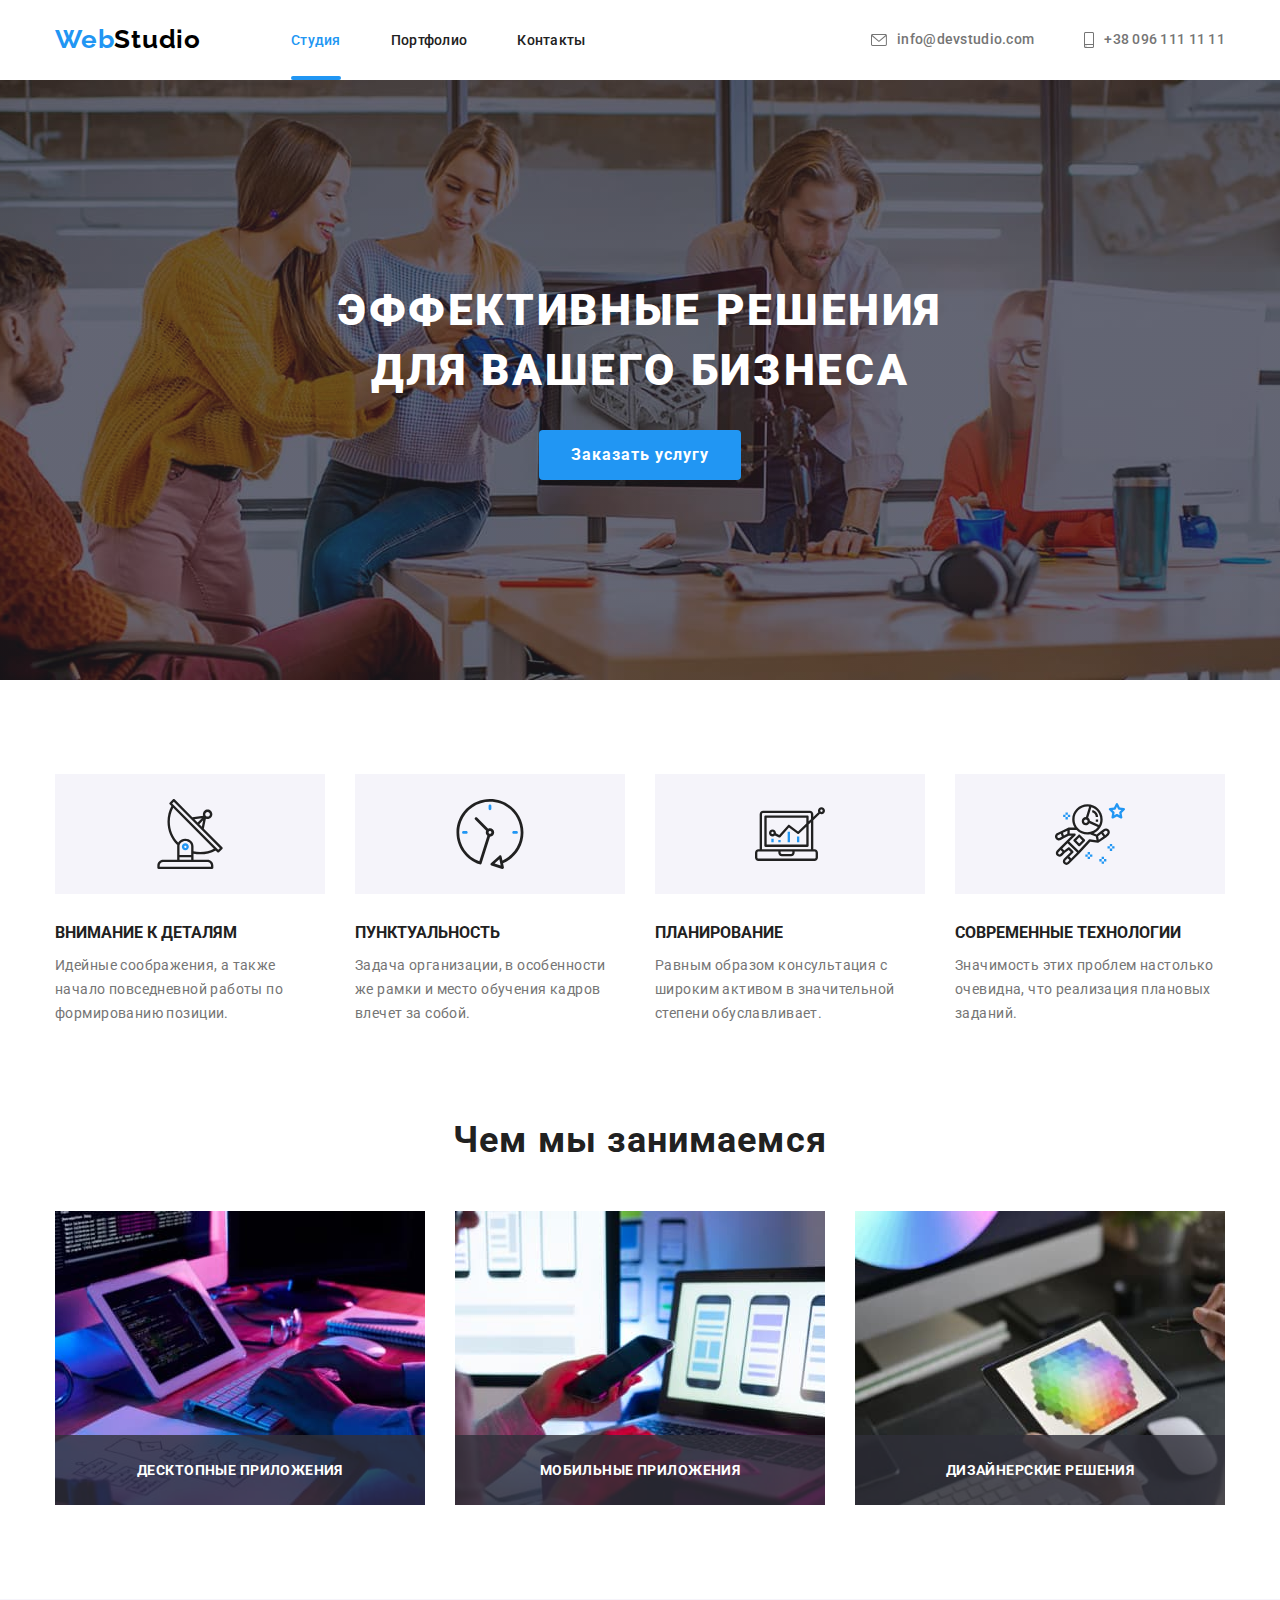
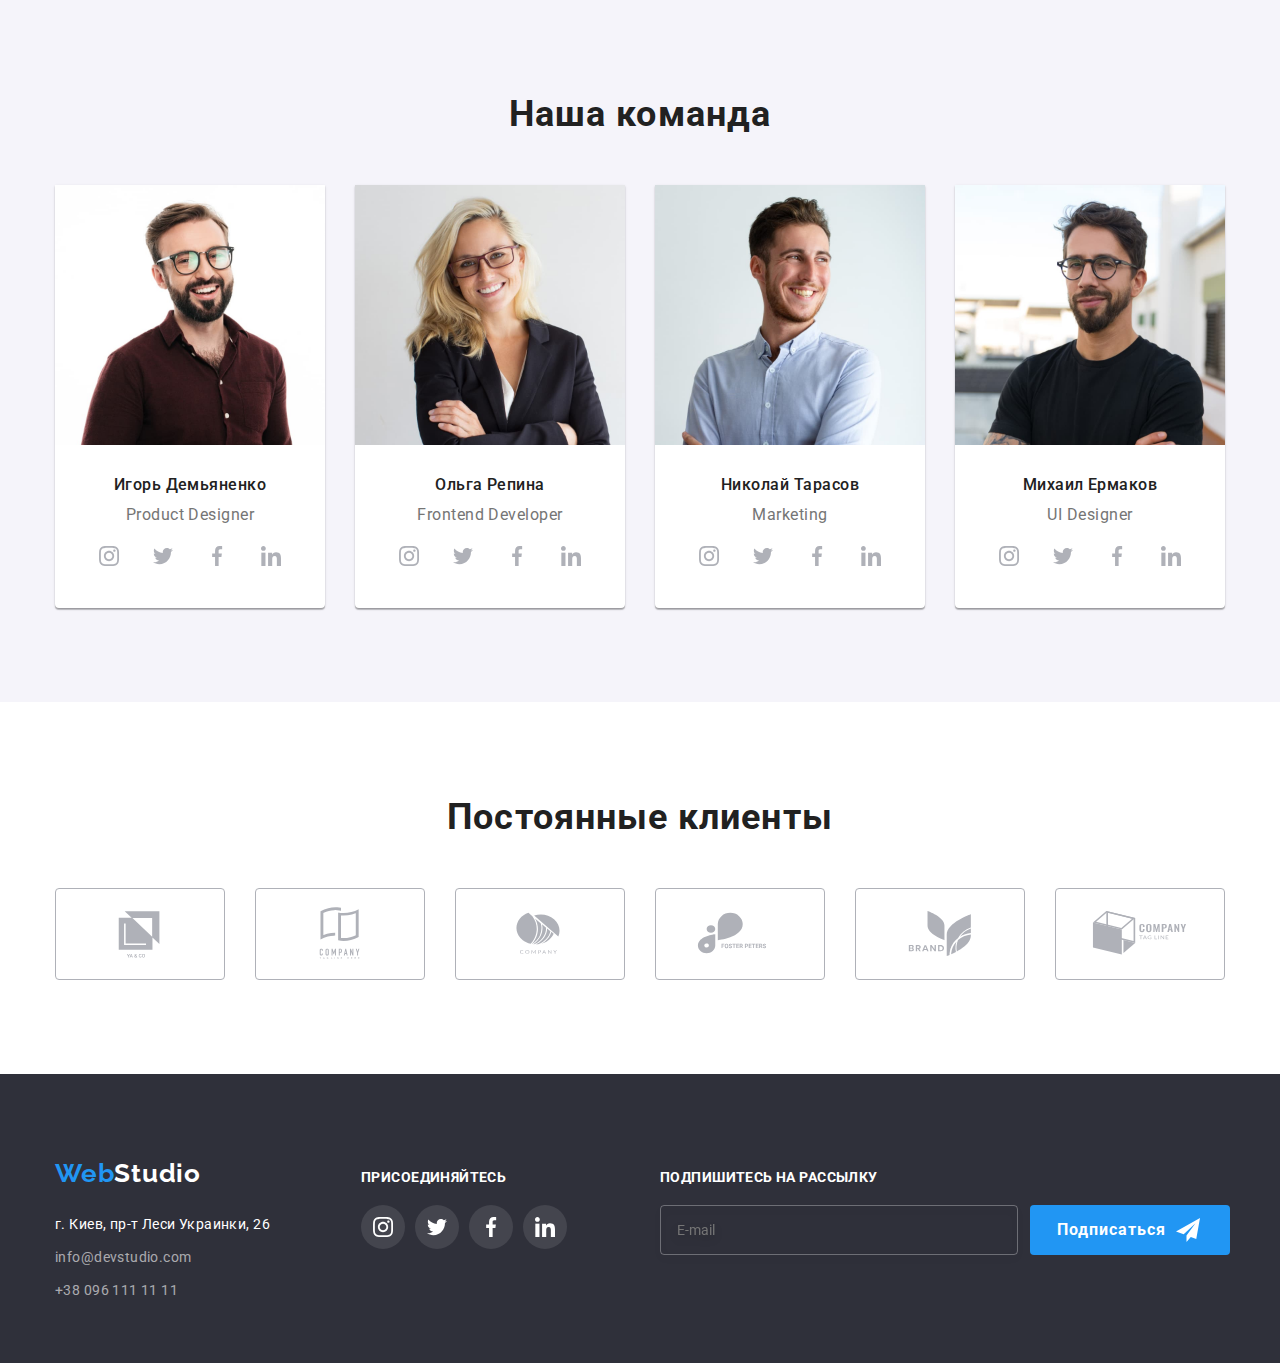
==== commit e0452a95: "the last" ====
--- a/index.html
+++ b/index.html
@@ -2,478 +2,460 @@
 <html lang="ru">
 
 <head>
-    <meta charset="UTF-8">
-    <meta http-equiv="X-UA-Compatible" content="IE=edge">
-    <meta name="viewport" content="width=device-width, initial-scale=1.0">
+    <meta charset="UTF-8" />
+    <meta http-equiv="X-UA-Compatible" content="IE=edge" />
+    <meta name="viewport" content="width=device-width, initial-scale=1.0" />
     <title>Студия</title>
-    <link rel="preconnect" href="https://fonts.googleapis.com">
-    <link rel="preconnect" href="https://fonts.gstatic.com" crossorigin>
-    <link href="https://fonts.googleapis.com/css2?family=Raleway:wght@700&family=Roboto:wght@400;500;700;900&display=swap" rel="stylesheet">
-    <link rel="stylesheet" href="https://cdnjs.cloudflare.com/ajax/libs/modern-normalize/1.1.0/modern-normalize.min.css" integrity="sha512-wpPYUAdjBVSE4KJnH1VR1HeZfpl1ub8YT/NKx4PuQ5NmX2tKuGu6U/JRp5y+Y8XG2tV+wKQpNHVUX03MfMFn9Q==" crossorigin="anonymous" referrerpolicy="no-referrer"
-    />
-    <link rel="stylesheet" href="./css/main.min.css">
+    <link rel="preconnect" href="https://fonts.googleapis.com" />
+    <link rel="preconnect" href="https://fonts.gstatic.com" crossorigin />
+    <link href="https://fonts.googleapis.com/css2?family=Raleway:wght@700&family=Roboto:wght@400;500;700;900&family=Rubik:wght@400;500;700;900&display=swap" rel="stylesheet" />
+    <link rel="stylesheet" href="./css/main.min.css" />
 </head>
 
 <body>
-    <!-- Header -->
+
+    <!-- Шапка -->
+
     <header class="header">
-        <div class="container main-nav">
+        <div class="container header__container">
             <nav class="nav">
-                <a href="index.html" lang="en" class="logo link">Web<span class="logo-header link">Studio</span></a>
-                <ul class="site-nav list">
-                    <li class="header-item">
-                        <a href="./index.html" class="header-link link current">Студия</a>
-                    </li>
-                    <li class="header-item">
-                        <a href="./portfolio.html" class="header-link link">Портфолио</a>
-                    </li>
-                    <li class="header-item">
-                        <a href="Контакты" class="header-link list link">Контакты</a>
-                    </li>
+                <a href="./index.html" class="logo link"> Web<span class="logo__header--textcolor">Studio</span></a>
+                <ul class="nav__list list">
+                    <li class="nav__item"><a href="" class="nav__link nav__link--current link">Студия</a></li>
+                    <li class="nav__item"><a href="./portfolio.html" class="nav__link link">Портфолио</a></li>
+                    <li class="nav__item"><a href="" class="nav__link link">Контакты</a></li>
                 </ul>
             </nav>
-            <ul class="header-contacts-link list">
-                <li class="item">
-                    <a href="mailto:info@devstudio.com" class="contacts-link link" aria-label="имайл">
-                        <svg class="icon-header-svg" width="16px" height="12px">
-                            <use href="./images/sprite.svg#icon-mail"></use>
-                        </svg> info@devstudio.com
-                    </a>
+            <ul class="list contact__list">
+                <li class="contact__item">
+                    <a href="mailto:info@devstudio.com" class="contact__link link" aria-label="имайл">
+                        <svg class="contact__icon" width="16px" height="12px">
+              <use href="./images/symbol-defs.svg#icon-mail"></use>
+            </svg>info@devstudio.com</a>
                 </li>
-                <li class="item">
-                    <a href="tel:+380961111111" class="contacts-link link" aria-label="номер телефона">
-                        <svg class="icon-header-svg smartphone" width="10px" height="16px">
-                            <use href="./images/sprite.svg#icon-smartphone"></use>
-                        </svg> +38 096 111 11 11
-                    </a>
+                <li class="contact__item">
+                    <a href="tel:+380961111111" class="contact__link link">
+                        <svg class="contact__icon" width="10px" height="16px" aria-label="номер телефона">
+              <use href="./images/symbol-defs.svg#icon-smartphone"></use>
+            </svg>+38 096 111 11 11</a>
                 </li>
             </ul>
         </div>
     </header>
-    <main class="hero-left">
-        <!-- Section hero -->
-        <section class="hero overlay">
+    <main>
+
+        <!-- Section Hero -->
+
+        <section class="hero hero__overlay">
             <div class="container">
-                <h1 class="hero-title">Эффективные решения для вашего бизнеса</h1>
-                <button type="button" class="hero-button" data-modal-open>Заказать услугу</button>
+                <h1 class="hero__title">Эффективные решения для вашего бизнеса</h1>
+                <button data-modal-open type="button" class="button">Заказать услугу</button>
             </div>
         </section>
-        <!-- Section features -->
-        <section class="features-section section">
+
+        <!-- Section Features -->
+
+        <section class="features__section section">
             <div class="container">
-                <h2 hidden>about-work</h2>
-                <ul class="list features-ul">
-                    <li class="about-item">
-                        <div class="icon">
-                            <svg class="features-svg">
-                                <use href="./images/sprite.svg#icon-antenna" class="svg-item"></use>
-                            </svg>
-                        </div>
-                        <h3 class="features-title subtitle">Внимание к деталям</h3>
-                        <p class="features-text">Идейные соображения, а также начало повседневной работы по формированию позиции.
+                <h2 class="visually__hidden">Наши особенности</h2>
+                <ul class="features__list list">
+                    <li class="features__item">
+                        <div class="features__icon">
+                            <svg class="features__svg">
+                <use href="./images/symbol-defs.svg#icon-antenna"></use>
+              </svg>
+                        </div>
+                        <h3 class="features__title">Внимание к деталям</h3>
+                        <p class="features__text">Идейные соображения, а также начало повседневной работы по формированию позиции.
                         </p>
-                        <li>
-
-                            <li class="about-item">
-                                <div class="icon">
-                                    <svg class="features-svg">
-                                <use href="./images/sprite.svg#icon-clock" class="svg-item"></use>
-                            </svg>
-                                </div>
-                                <h3 class="features-title subtitle">Пунктуальность</h3>
-                                <p class="features-text">Задача организации, в особенности же рамки и место обучения кадров влечет за собой.</p>
-                            </li>
-                            <li class="about-item">
-                                <div class="icon">
-                                    <svg class="features-svg">
-                                <use href="./images/sprite.svg#icon-diagram" class="svg-item"></use>
-                            </svg>
-                                </div>
-                                <h3 class="features-title subtitle">Планирование</h3>
-                                <p class="features-text">Равным образом консультация с широким активом в значительной степени обуславливает.
-                                </p>
-                            </li>
-                            <li class="about-item">
-                                <div class="icon">
-                                    <svg class="features-svg">
-                                <use href="./images/sprite.svg#icon-astronaut" class="svg-item"></use>
-                            </svg>
-                                </div>
-                                <h3 class="features-title subtitle">Современные технологии</h3>
-                                <p class="features-text">Значимость этих проблем настолько очевидна, что реализация плановых заданий.
-                                </p>
-                            </li>
+                    </li>
+
+                    <li class="features__item">
+                        <div class="features__icon">
+                            <svg class="features__svg">
+                <use href="./images/symbol-defs.svg#icon-clock"></use>
+              </svg>
+                        </div>
+                        <h3 class="features__title">Пунктуальность</h3>
+                        <p class="features__text">Задача организации, в особенности же рамки и место обучения кадров влечет за собой.
+                        </p>
+                    </li>
+                    <li class="features__item">
+                        <div class="features__icon">
+                            <svg class="features__svg">
+                <use href="./images/symbol-defs.svg#icon-diagram"></use>
+              </svg>
+                        </div>
+                        <h3 class="features__title">Планирование</h3>
+                        <p class="features__text">Равным образом консультация с широким активом в значительной степени обуславливает.
+                        </p>
+                    </li>
+                    <li class="features__item">
+                        <div class="features__icon">
+                            <svg class="features__svg">
+                <use href="./images/symbol-defs.svg#icon-astronaut"></use>
+              </svg>
+                        </div>
+                        <h3 class="features__title">Современные технологии</h3>
+                        <p class="features__text">Значимость этих проблем настолько очевидна, что реализация плановых заданий.</p>
+                    </li>
                 </ul>
             </div>
         </section>
-        <!-- Section task -->
-        <section class="task section">
+
+        <!-- Section Work-->
+
+        <section class="work section">
             <div class="container">
-                <h2 class="task-title title">Чем мы занимаемся</h2>
+                <h2 class="work__title title">Чем мы занимаемся</h2>
                 <ul class="list">
-                    <li class="task-list">
-                        <div class="task-kok">
-                            <img src="./images/img.jpg" class="task-img" alt="набирает текст на пк" width="370" height="294">
-                            <p class="task-card">Десктопные приложения</p>
-                        </div>
-                    </li>
-                    <li class="task-list">
-                        <div class="task-kok">
-                            <img src="./images/img2 (1).jpg" class="task-img" alt="набирает текст на телефоне" width="370" height="294">
-                            <p class="task-card">Мобильные приложения</p>
-                        </div>
-                    </li>
-                    <li class="task-list">
-                        <div class="task-kok">
-                            <img src="./images/img3.jpg" class="task-img" alt="разбирает на теелфоне" width="370" height="294">
-                            <p class="task-card">Дизайнерские решения</p>
+                    <li class="work__item">
+                        <div class="work__thumb">
+                            <img src="./images/box1.jpg" class="work__img" alt="процес программирования" width="370" height="294" />
+                            <p class="work__description">Десктопные приложения</p>
+                        </div>
+                    </li>
+                    <li class="work__item">
+                        <div class="work__thumb">
+                            <img src="./images/box2.jpg" class="work__img" alt="адаптивная верстка" width="370" height="294" />
+                            <p class="work__description">Мобильные приложения</p>
+                        </div>
+                    </li>
+                    <li class="work__item">
+                        <div class="work__thumb">
+                            <img src="./images/box3.jpg" class="work__img" alt="дизайн" width="370" height="294" />
+                            <p class="work__description">Дизайнерские решения</p>
                         </div>
                     </li>
                 </ul>
             </div>
         </section>
-        <!-- Section team -->
-        <section class="section-team section">
+
+        <!-- Section Team A -->
+
+        <section class="team__section section">
             <div class="container">
-                <h2 class="team-title title">Наша команда</h2>
-                <ul class="list team-ul">
-                    <li class="team-list"><img src="./images/man1.jpg" class="team-img" alt="игор демяненко" width="270" height="260">
-                        <div class="team-card-description">
-                            <h3 class="name subtile">Игорь Демьяненко</h3>
-                            <p lang="en" class="text">Product Designer</p>
-                            <ul class="socar-list">
-                                <li class="socar-blok list">
-                                    <a href="" class="link socar-link">
-                                        <svg class="icon-svg" width="20" height="20">
-                                            <use href="./images/sprite.svg#icon-instagram" class="svg-item"></use>
-                                        </svg>
-                                    </a>
-                                </li>
-                                <li class="socar-blok list">
-                                    <a href="" class="link socar-link">
-                                        <svg class="icon-svg" width="20" height="20">
-                                            <use href="./images/sprite.svg#icon-twitter" class="svg-item"></use>
-                                        </svg>
-                                    </a>
-                                </li>
-                                <li class="socar-blok list">
-                                    <a href="" class="link socar-link">
-                                        <svg class="icon-svg" width="20" height="20">
-                                            <use href="./images/sprite.svg#icon-facebook" class="svg-item"></use>
-                                        </svg>
-                                    </a>
-                                </li>
-                                <li class="socar-blok list">
-                                    <a href="" class="link socar-link">
-                                        <svg class="icon-svg" width="20" height="20">
-                                            <use href="./images/sprite.svg#icon-linkedin" class="svg-item"></use>
-                                        </svg>
-                                    </a>
-                                </li>
-
+                <h2 class="team__title title">Наша команда</h2>
+                <ul class="team__list list">
+                    <li class="team__item">
+                        <img src="./images/Product-Designer.jpg" class="team__img" alt="Product Designer компании" width="270" height="260" />
+                        <div class="team__card">
+                            <h3 class="team__text team__text--fontstyle">Игорь Демьяненко</h3>
+                            <p class="team__text">Product Designer</p>
+
+                            <ul class="social__list">
+                                <li class="social__item list">
+                                    <a href="" class="link social__link">
+                                        <svg class="icon-svg" width="20" height="20">
+                      <use href="./images/symbol-defs.svg#icon-instagram" class="social__icon"></use>
+                    </svg>
+                                    </a>
+                                </li>
+                                <li class="social__item list">
+                                    <a href="" class="link social__link">
+                                        <svg class="icon-svg" width="20" height="20">
+                      <use href="./images/symbol-defs.svg#icon-twitter" class="social__icon"></use>
+                    </svg>
+                                    </a>
+                                </li>
+                                <li class="social__item list">
+                                    <a href="" class="link social__link">
+                                        <svg class="icon-svg" width="20" height="20">
+                      <use href="./images/symbol-defs.svg#icon-facebook" class="social__icon"></use>
+                    </svg>
+                                    </a>
+                                </li>
+                                <li class="social__item list">
+                                    <a href="" class="link social__link">
+                                        <svg class="icon-svg" width="20" height="20">
+                      <use href="./images/symbol-defs.svg#icon-linkedin" class="social__icon"></use>
+                    </svg>
+                                    </a>
+                                </li>
                             </ul>
                         </div>
                     </li>
 
-                    <li class="team-list"><img src=" ./images/girl.jpg " class="team-img" alt=" ольга репина " width=" 270 " height=" 260 ">
-                        <div class="team-card-description">
-                            <h3 class="name subtile">Ольга Репина</h3>
-                            <p lang=" en " class=" text ">Frontend Developer</p>
-                            <ul class="socar-list">
-                                <li class="socar-blok list">
-                                    <a href="" class="link socar-link">
-                                        <svg class="icon-svg" width="20" height="20">
-                                            <use href="./images/sprite.svg#icon-instagram" class="svg-item"></use>
-                                        </svg>
-                                    </a>
-                                </li>
-                                <li class="socar-blok list">
-                                    <a href="" class="link socar-link">
-                                        <svg class="icon-svg" width="20" height="20">
-                                            <use href="./images/sprite.svg#icon-twitter" class="svg-item"></use>
-                                        </svg>
-                                    </a>
-                                </li>
-                                <li class="socar-blok list">
-                                    <a href="" class="link socar-link">
-                                        <svg class="icon-svg" width="20" height="20">
-                                            <use href="./images/sprite.svg#icon-facebook" class="svg-item"></use>
-                                        </svg>
-                                    </a>
-                                </li>
-                                <li class="socar-blok list">
-                                    <a href="" class="link socar-link">
-                                        <svg class="icon-svg" width="20" height="20">
-                                            <use href="./images/sprite.svg#icon-linkedin" class="svg-item"></use>
-                                        </svg>
-                                    </a>
-                                </li>
-
+                    <li class="team__item">
+                        <img src="./images/Frontend-Developer.jpg" class="team__img" alt="Frontend Developer компании" width="270" height="260" />
+                        <div class="team__card">
+                            <h3 class="team__text team__text--fontstyle">Ольга Репина</h3>
+                            <p class="team__text">Frontend Developer</p>
+                            <ul class="social__list">
+                                <li class="social__item list">
+                                    <a href="" class="link social__link">
+                                        <svg class="icon-svg" width="20" height="20">
+                      <use href="./images/symbol-defs.svg#icon-instagram" class="social__icon"></use>
+                    </svg>
+                                    </a>
+                                </li>
+                                <li class="social__item list">
+                                    <a href="" class="link social__link">
+                                        <svg class="icon-svg" width="20" height="20">
+                      <use href="./images/symbol-defs.svg#icon-twitter" class="social__icon"></use>
+                    </svg>
+                                    </a>
+                                </li>
+                                <li class="social__item list">
+                                    <a href="" class="link social__link">
+                                        <svg class="icon-svg" width="20" height="20">
+                      <use href="./images/symbol-defs.svg#icon-facebook" class="social__icon"></use>
+                    </svg>
+                                    </a>
+                                </li>
+                                <li class="social__item list">
+                                    <a href="" class="link social__link">
+                                        <svg class="icon-svg" width="20" height="20">
+                      <use href="./images/symbol-defs.svg#icon-linkedin" class="social__icon"></use>
+                    </svg>
+                                    </a>
+                                </li>
                             </ul>
                         </div>
                     </li>
-
-                    <li class="team-list">
-                        <img src="./images/man2.jpg" class="team-img" alt="николай тарасов" width="270" height="260">
-                        <div class="team-card-description">
-                            <h3 class="name subtile">Николай Тарасов</h3>
-                            <p lang="en" class="text">Marketing</p>
-                            <ul class="socar-list">
-                                <li class="socar-blok list">
-                                    <a href="" class="link socar-link">
-                                        <svg class="icon-svg" width="20" height="20">
-                                            <use href="./images/sprite.svg#icon-instagram" class="svg-item"></use>
-                                        </svg>
-                                    </a>
-                                </li>
-                                <li class="socar-blok list">
-                                    <a href="" class="link socar-link">
-                                        <svg class="icon-svg" width="20" height="20">
-                                            <use href="./images/sprite.svg#icon-twitter" class="svg-item"></use>
-                                        </svg>
-                                    </a>
-                                </li>
-                                <li class="socar-blok list">
-                                    <a href="" class="link socar-link">
-                                        <svg class="icon-svg" width="20" height="20">
-                                            <use href="./images/sprite.svg#icon-facebook" class="svg-item"></use>
-                                        </svg>
-                                    </a>
-                                </li>
-                                <li class="socar-blok list">
-                                    <a href="" class="link socar-link">
-                                        <svg class="icon-svg" width="20" height="20">
-                                            <use href="./images/sprite.svg#icon-linkedin" class="svg-item"></use>
-                                        </svg>
-                                    </a>
-                                </li>
-
+                    <li class="team__item">
+                        <img src="./images/Marketing.jpg" class="team__img" alt="Marketing компании" width="270" height="260" />
+                        <div class="team__card">
+                            <h3 class="team__text team__text--fontstyle">Николай Тарасов</h3>
+                            <p class="team__text">Marketing</p>
+                            <ul class="social__list">
+                                <li class="social__item list">
+                                    <a href="" class="link social__link">
+                                        <svg class="icon-svg" width="20" height="20">
+                      <use href="./images/symbol-defs.svg#icon-instagram" class="social__icon"></use>
+                    </svg>
+                                    </a>
+                                </li>
+                                <li class="social__item list">
+                                    <a href="" class="link social__link">
+                                        <svg class="icon-svg" width="20" height="20">
+                      <use href="./images/symbol-defs.svg#icon-twitter" class="social__icon"></use>
+                    </svg>
+                                    </a>
+                                </li>
+                                <li class="social__item list">
+                                    <a href="" class="link social__link">
+                                        <svg class="icon-svg" width="20" height="20">
+                      <use href="./images/symbol-defs.svg#icon-facebook" class="social__icon"></use>
+                    </svg>
+                                    </a>
+                                </li>
+                                <li class="social__item list">
+                                    <a href="" class="link social__link">
+                                        <svg class="icon-svg" width="20" height="20">
+                      <use href="./images/symbol-defs.svg#icon-linkedin" class="social__icon"></use>
+                    </svg>
+                                    </a>
+                                </li>
                             </ul>
                         </div>
                     </li>
-
-                    <li class="team-list"><img src=" ./images/man3.jpg " class="team-img" alt=" михаил ермаков " width=" 270 " height=" 260 ">
-                        <div class="team-card-description">
-                            <h3 class=" name subtile ">Михаил Ермаков</h3>
-                            <p lang="en" class="text">UI Designer</p>
-                            <ul class="socar-list">
-                                <li class="socar-blok list">
-                                    <a href="" class="link socar-link">
-                                        <svg class="icon-svg" width="20" height="20">
-                                            <use href="./images/sprite.svg#icon-instagram" class="svg-item"></use>
-                                        </svg>
-                                    </a>
-                                </li>
-                                <li class="socar-blok list">
-                                    <a href="" class="link socar-link">
-                                        <svg class="icon-svg" width="20" height="20">
-                                            <use href="./images/sprite.svg#icon-twitter" class="svg-item"></use>
-                                        </svg>
-                                    </a>
-                                </li>
-                                <li class="socar-blok list">
-                                    <a href="" class="link socar-link">
-                                        <svg class="icon-svg" width="20" height="20">
-                                            <use href="./images/sprite.svg#icon-facebook" class="svg-item"></use>
-                                        </svg>
-                                    </a>
-                                </li>
-                                <li class="socar-blok list">
-                                    <a href="" class="link socar-link">
-                                        <svg class="icon-svg" width="20" height="20">
-                                            <use href="./images/sprite.svg#icon-linkedin" class="svg-item"></use>
-                                        </svg>
-                                    </a>
-                                </li>
-
+                    <li class="team__item">
+                        <img src="./images/UI-Designer.jpg" class="team__img" alt="UI Designer компании" width="270" height="260" />
+                        <div class="team__card">
+                            <h3 class="team__text team__text--fontstyle">Михаил Ермаков</h3>
+                            <p class="team__text">UI Designer</p>
+                            <ul class="social__list">
+                                <li class="social__item list">
+                                    <a href="" class="link social__link">
+                                        <svg class="icon-svg" width="20" height="20">
+                      <use href="./images/symbol-defs.svg#icon-instagram" class="social__icon"></use>
+                    </svg>
+                                    </a>
+                                </li>
+                                <li class="social__item list">
+                                    <a href="" class="link social__link">
+                                        <svg class="icon-svg" width="20" height="20">
+                      <use href="./images/symbol-defs.svg#icon-twitter" class="social__icon"></use>
+                    </svg>
+                                    </a>
+                                </li>
+                                <li class="social__item list">
+                                    <a href="" class="link social__link">
+                                        <svg class="icon-svg" width="20" height="20">
+                      <use href="./images/symbol-defs.svg#icon-facebook" class="social__icon"></use>
+                    </svg>
+                                    </a>
+                                </li>
+                                <li class="social__item list">
+                                    <a href="" class="link social__link">
+                                        <svg class="icon-svg" width="20" height="20">
+                      <use href="./images/symbol-defs.svg#icon-linkedin" class="social__icon"></use>
+                    </svg>
+                                    </a>
+                                </li>
                             </ul>
                         </div>
                     </li>
-
                 </ul>
             </div>
         </section>
-        <!-- Clients -->
+
+        <!--Section Clients -->
+
         <section class="clients section">
             <div class="container">
-                <h2 class="title clients-title">Постоянные клиенты</h2>
-                <ul class="list clients-list">
-                    <li class="clients-blok list">
-                        <a href="" class="link clients-link">
-                            <svg class="clients-svg">
-                                <use href="./images/sprite.svg#icon-client1" class="clients-svg-item"></use>
-                            </svg>
-                        </a>
-                    </li>
-                    <li class="clients-blok list">
-                        <a href="" class="link clients-link">
-                            <svg class="clients-svg">
-                                <use href="./images/sprite.svg#icon-client2" class="clients-svg-item"></use>
-                            </svg>
-                        </a>
-                    </li>
-                    <li class="clients-blok list">
-                        <a href="" class="link clients-link">
-                            <svg class="clients-svg">
-                                <use href="./images/sprite.svg#icon-client3" class="clients-svg-item"></use>
-                            </svg>
-                        </a>
-                    </li>
-                    <li class="clients-blok list">
-                        <a href="" class="link clients-link">
-                            <svg class="clients-svg">
-                                <use href="./images/sprite.svg#icon-client4" class="clients-svg-item"></use>
-                            </svg>
-                        </a>
-                    </li>
-                    <li class="clients-blok list">
-                        <a href="" class="link clients-link">
-                            <svg class="clients-svg">
-                                <use href="./images/sprite.svg#icon-client5" class="clients-svg-item"></use>
-                            </svg>
-                        </a>
-                    </li>
-                    <li class="clients-blok list">
-                        <a href="" class="link clients-link">
-                            <svg class="clients-svg">
-                                <use href="./images/sprite.svg#icon-client6" class="clients-svg-item"></use>
-                            </svg>
-                        </a>
+                <h2 class="clients__title title">Постоянные клиенты</h2>
+                <ul class="clients__list list">
+                    <li class="clients__item list">
+                        <a href="" class="clients__link link">
+                            <svg class="clients__icon">
+                <use href="./images/symbol-defs.svg#icon-client1"></use>
+              </svg></a>
+                    </li>
+                    <li class="clients__item list">
+                        <a href="" class="clients__link link">
+                            <svg class="clients__icon">
+                <use href="./images/symbol-defs.svg#icon-client2"></use>
+              </svg></a>
+                    </li>
+                    <li class="clients__item list">
+                        <a href="" class="clients__link link">
+                            <svg class="clients__icon">
+                <use href="./images/symbol-defs.svg#icon-client3"></use>
+              </svg></a>
+                    </li>
+                    <li class="clients__item list">
+                        <a href="" class="clients__link link">
+                            <svg class="clients__icon">
+                <use href="./images/symbol-defs.svg#icon-client4"></use>
+              </svg></a>
+                    </li>
+                    <li class="clients__item list">
+                        <a href="" class="clients__link link">
+                            <svg class="clients__icon">
+                <use href="./images/symbol-defs.svg#icon-client5"></use>
+              </svg></a>
+                    </li>
+                    <li class="clients__item list">
+                        <a href="" class="clients__link link">
+                            <svg class="clients__icon">
+                <use href="./images/symbol-defs.svg#icon-client6"></use>
+              </svg></a>
                     </li>
                 </ul>
             </div>
         </section>
     </main>
 
-    <!-- Footer -->
-    <footer class=" footer ">
-        <div class="container footer-blok">
-            <div class="contact-blok">
-                <a href=" ./index.html " lang=" en " class=" logo link footer-link ">Web<span
-                        class=" logo-footer link ">Studio</span></a>
-                <address class=" contacts-address ">
-                    <ul class=" footer-list list ">
-                        <li class=" contacts-item ">
-                            <a class=" contacts-link-address link " href=" # ">г. Киев, пр-т Леси Украинки, 26</a>
-                        </li>
-                        <li class=" contacts-item ">
-                            <a href=" mailto:info@devstudio.com "
-                                class=" footer-contacts-link link ">info@devstudio.com</a>
-                        </li>
-                        <li class=" contacts-item ">
-                            <a href=" tel:+380961111111 " class=" footer-contacts-link link ">+38 096 111 11 11</a>
-                        </li>
-                    </ul>
-                </address>
-            </div>
-            <div class="footer-socar">
-                <strong class="footer-strong">присоединяйтесь</strong>
-                <ul class="footer-socar-list">
-                    <li class="footer-socar-blok list">
-                        <a href="" class="link footer-links">
-                            <svg class="footer-icon-svg" width="20" hight="20">
-                                <use href="./images/sprite.svg#icon-instagram" class="svg-item"></use>
-                            </svg>
-                        </a>
-                    </li>
-                    <li class="footer-socar-blok list">
-                        <a href="" class="link footer-links">
-                            <svg class="footer-icon-svg" width="20" hight="20">
-                                <use href="./images/sprite.svg#icon-twitter" class="svg-item"></use>
-                            </svg>
-                        </a>
-                    </li>
-                    <li class="footer-socar-blok list">
-                        <a href="" class="link footer-links">
-                            <svg class="footer-icon-svg" width="20" hight="20">
-                                <use href="./images/sprite.svg#icon-facebook" class="svg-item"></use>
-                            </svg>
-                        </a>
-                    </li>
-                    <li class="footer-socar-blok list">
-                        <a href="" class="link footer-links">
-                            <svg class="footer-icon-svg" width="20" hight="20">
-                                <use href="./images/sprite.svg#icon-linkedin" class="svg-item"></use>
-                            </svg>
-                        </a>
-                    </li>
-                </ul>
-            </div>
-            <form action="#" class="online-form">
-                <strong class="footer-strong signup-title">
-                    Подпишитесь на рассылку
-                </strong>
-                <div class="inputs">
-                    <label for="signup-email" class="signup-label">
-                        <input type="email" name="email" id="signup-email" placeholder="E-mail" class="signup-email">
-                    </label>
-                    <button type="submit" class="hero-button signup-btn">
-                        <span class="signup-btn-text">Подписаться</span>
-                        <svg width="24" height="24" class="signup-svg">
-                            <use href="./images/sprite.svg#icon-icon-send" class=""></use>
-                        </svg>
-                    </button>
+    <!-- Section Footer -->
+
+    <footer class="footer">
+        <div class="footer__blok container">
+            <div class="footer__contact">
+                <a href="./index.html" class="logo logo_footer link">
+          Web<span class="logo__footer--textcolor">Studio</span></a>
+                <address>
+          <ul class="footer__list list">
+            <li class="footer__item">
+              <a href="" class="link footer__link footer__link--color">г. Киев, пр-т Леси Украинки, 26</a>
+            </li>
+            <li class="footer__item">
+              <a href="mailto:info@devstudio.com" class="footer__link link">info@devstudio.com</a>
+            </li>
+            <li class="footer__item">
+              <a href="tel:+380961111111" class="footer__link link">+38 096 111 11 11</a>
+            </li>
+          </ul>
+        </address>
+            </div>
+            <div class="footer__socialblok">
+                <strong class="footer__strong">Присоединяйтесь</strong>
+                <ul class="footer__sociallist">
+                    <li class="footer__socialitem list">
+                        <a href="" class="footer__sociallink link">
+                            <svg class="footer__icon" width="20" height="20">
+                <use href="./images/symbol-defs.svg#icon-instagram"></use>
+              </svg></a>
+                    </li>
+                    <li class="footer__socialitem list">
+                        <a href="" class="footer__sociallink link">
+                            <svg class="footer__icon" width="20" height="20">
+                <use href="./images/symbol-defs.svg#icon-twitter"></use>
+              </svg></a>
+                    </li>
+                    <li class="footer__socialitem list">
+                        <a href="" class="footer__sociallink link">
+                            <svg class="footer__icon" width="20" height="20">
+                <use href="./images/symbol-defs.svg#icon-facebook" class="svg-item"></use>
+              </svg></a>
+                    </li>
+                    <li class="footer__socialitem list">
+                        <a href="" class="footer__sociallink link">
+                            <svg class="footer__icon" width="20" height="20">
+                <use href="./images/symbol-defs.svg#icon-linkedin" class="svg-item"></use>
+              </svg></a>
+                    </li>
+                </ul>
+            </div>
+            <form class="signup">
+                <strong class="footer__strong signup__title">Подпишитесь на рассылку </strong>
+                <div class="signup__form">
+                    <label for="signup-email" class="signup__label">
+            <input type="email" name="email" id="signup-email" placeholder="E-mail" class="signup__email" />
+          </label>
+                    <button type="submit" class="button signup__btn">
+            <span class="signup__btn--margin">Подписаться</span>
+            <svg width="24" height="24" class="signup__svg">
+              <use href="./images/symbol-defs.svg#icon-icon-send" class=""></use>
+            </svg>
+          </button>
                 </div>
             </form>
         </div>
     </footer>
-    <!-- Modal -->
-    <div class="backdrop is-hidden" data-modal>
+
+    <!-- MODALKA -->
+
+    <div data-modal class="backdrop is-hidden">
         <div class="modal">
-            <button data-modal-close class="close-btn" type="button">
-                <svg class="modal-svg" width="11" height="11">
-                    <use href="./images/sprite.svg#icon-close"></use>
-                </svg>
-            </button>
-            <p class="modal-title">Оставьте свои данные, мы вам перезвоним</p>
-            <form action="#" class="modal-form">
-                <div class="modal-field">
-                    <label for="user-name" class="input-label">Имя</label>
-                    <span class="input-wrapper">
-                        <input type="text" name="user-name" id="user-name" class="modal-input" placeholder="">
-                        <svg class="form-icon" width="12" height="12">
-                            <use href="./images/sprite.svg#icon-name" class="svg-item"></use>
-                        </svg>
-                    </span>
+            <button data-modal-close class="modal__closebtn" type="button">
+        <svg class="modal__icon" width="11" height="11">
+          <use href="./images/symbol-defs.svg#icon-close"></use>
+        </svg>
+      </button>
+            <form class="form">
+                <strong class="form__text">Оставьте свои данные, мы вам перезвоним</strong>
+                <div class="form__field">
+                    <label for="name" class="form__label">Имя</label>
+                    <input type="text" class="form__input" name="name" id="name" />
+                    <svg class="form__icon" width="12" height="12">
+            <use href="./images/symbol-defs.svg#icon-name"></use>
+          </svg>
                 </div>
-                <div class="modal-field">
-                    <label for="user-tel" class="input-label">Телефон</label>
-                    <span class="input-wrapper">
-                        <input type="tel" name="user-tel" id="user-tel" class="modal-input" placeholder="">
-                        <svg class="form-icon" width="13" height="13">
-                            <use href="./images/sprite.svg#icon-phone-black" class="svg-item"></use>
-                        </svg>
-                    </span>
+                <div class="form__field">
+                    <label for="tel" class="form__label">Телефон</label>
+                    <input type="tel" class="form__input" name="tel" id="tel" />
+                    <svg class="form__icon" width="13" height="13">
+            <use href="./images/symbol-defs.svg#icon-phone-black"></use>
+          </svg>
                 </div>
-                <div class="modal-field">
-                    <label for="user-email" class="input-label">Почта</label>
-                    <span class="input-wrapper">
-                        <input type="email" name="user-email" id="user-email" class="modal-input" placeholder="">
-                        <svg class="form-icon" width="15" height="12">
-                            <use href="./images/sprite.svg#icon-formemail" class="svg-item"></use>
-                        </svg>
-                    </span>
+                <div class="form__field">
+                    <label for="email" class="form__label">Почта</label>
+                    <input type="email" class="form__input" name="email" id="email" />
+                    <svg class="form__icon" width="15" height="12">
+            <use href="./images/symbol-defs.svg#icon-formemail"></use>
+          </svg>
                 </div>
-                <div class="modal-field">
-                    <label for="user-text" class="input-label">Комментарий</label>
-                    <textarea name="user-text" id="user-text" class="modal-text-input" placeholder="Введите текст"></textarea>
-                    <div>
-                        <label for="checkbox" class="form-checkbox-label">
-                            <input type="checkbox" name="checkbox" id="checkbox" class="form-checkbox is-hidden" />
-                            <span class="checkbox">
-                                <svg width="16" height="16">
-                                    <use href="./images/sprite.svg#icon-Vector-2" class=""></use>
-                                </svg>
-                            </span>
-                            Соглашаюсь с рассылкой и принимаю <a href="" class="form-link">Условия договора</a>
-                        </label>
-                        <button type="submit" class="form-btn hero-button">
-                            Отправить
-                        </button>
+                <div class="form__field">
+                    <label for="comment" class="form__label">Комментарий</label>
+                    <textarea name="comment" id="comment" rows="10" class="form__textarea" placeholder="Введите текст"></textarea>
+                </div>
+                <label for="checkbox" class="checkbox__label">
+          <input type="checkbox" name="checkbox" id="checkbox" class="checkbox is-hidden" />
+          <span class="checkbox__item">
+            <svg width="16" height="16">
+              <use href="./images/symbol-defs.svg#icon-Vector-2" class=""></use>
+            </svg>
+          </span>
+          Соглашаюсь с рассылкой и принимаю <a href="" class="checkbox__link">Условия договора</a>
+        </label>
+
+                <button type="submit" class="button form__btn">Отправить</button>
             </form>
-            </div>
-            </div>
-            <script src="/js/modal.js"></script>
+        </div>
+    </div>
+    <script src="./js/modal.js"></script>
 </body>
 
 </html>--- a/css/main.min.css
+++ b/css/main.min.css
@@ -1,2 +1,2 @@
-:root{--primary-title-color: #ffffff;--secondary-title-color: #000000;--primary-text-color: #212122;--secondary-text-color: #757575;--accent-color: #2196f3;--header-text-color: #212121;--first-logo-color: #000000;--second-bg-color: #2f303a;--sect-team-bg-color: #f5f4fa;--clients-color: #afb1b8;--task-description-bg-color: rgba(47, 48, 58, 0.8);--portf-card-bg-color: rgba(33, 150, 243, 0.9)}html{box-sizing:border-box}h1,h2,h3,h4,h5,h6,p,ul{margin-top:0;margin-bottom:0}body{letter-spacing:0.03em;font-family:"Roboto", sans-serif;color:var(--primary-text-color);background-color:var(--primary-title-color);font-size:14px}.list{list-style:none;padding-inline-start:0;display:flex;justify-content:center}.link{text-decoration:none}.container{margin-left:auto;margin-right:auto;width:1200px;padding-left:15px;padding-right:15px;text-align:center}.hero-button{margin:auto;padding:10px 32px;display:inline-block;min-width:200px;cursor:pointer;font-weight:700;font-size:16px;font-style:normal;line-height:1.88;display:flex;align-items:center;text-align:center;letter-spacing:0.06em;border:0;color:var(--primary-title-color);transition:color 250ms cubic-bezier(0.4, 0, 0.2, 1),background-color 250ms cubic-bezier(0.4, 0, 0.2, 1)}.hero-button:focus,.hero-button:hover{color:var(--header-text-color)}.hero-button{background-color:var(--accent-color);box-shadow:0px 4px 4px rgba(0,0,0,0.15);border-radius:4px}.title{color:var(--title-text-color);font-size:36px;font-style:normal;font-weight:700;line-height:1.17;letter-spacing:0.03em;text-align:center}.current{position:relative;padding-top:32px;padding-bottom:32px;color:var(--accent-color)}.current::after{position:absolute;left:0;bottom:0;content:"";display:block;width:100%;height:4px;background-color:var(--accent-color);border-radius:2px}.socar-list{padding:0;display:flex;margin-left:32px;margin-top:16px}.socar-blok{margin-right:10px}.socar-blok:last-child{margin-right:0}.team-list{background-color:var(--primary-title-color);box-shadow:0px 1px 3px rgba(0,0,0,0.12),0px 1px 1px rgba(0,0,0,0.14),0px 2px 1px rgba(0,0,0,0.2);border-radius:0px 0px 4px 4px}.list .team-list:not(:last-child){margin-right:30px}.socar-link{display:flex;padding:0;width:44px;height:44px;border-radius:22px;color:var(--clients-color);justify-content:center;align-items:center;transition:fill 250ms cubic-bezier(0.4, 0, 0.2, 1),background-color 250ms cubic-bezier(0.4, 0, 0.2, 1)}.socar-link:focus,.socar-link:hover{background-color:var(--accent-color);color:var(--primary-title-color)}.clients-link{display:flex;width:170px;height:92px;color:var(--clients-color);border:1px solid var(--clients-color);border-radius:4px;align-items:center;justify-content:center;transition:fill 250ms cubic-bezier(0.4, 0, 0.2, 1),background-color 250ms cubic-bezier(0.4, 0, 0.2, 1)}.clients-link:hover,.clients-link:focus{border:1px solid var(--accent-color);border-radius:4px;fill:currentColor}.footer-links{display:flex;margin-right:10px;background-color:rgba(255,255,255,0.1);padding:0;width:44px;height:44px;border-radius:22px;justify-content:center;align-items:center;transition:fill 250ms cubic-bezier(0.4, 0, 0.2, 1),background-color 250ms cubic-bezier(0.4, 0, 0.2, 1)}.footer-links:hover,.footer-links:focus{background-color:var(--accent-color)}.contacts-link-address{font-size:14px;line-height:1.71;letter-spacing:0.03em;color:var(--primary-title-color);text-align:left}.contacts-link-address:focus,.contacts-link-address:hover,.footer-contacts-link:focus,.footer-contacts-link:hover{color:var(--accent-color);font-style:inherit}.backdrop{position:fixed;top:0;left:0;width:100%;height:100%;z-index:1;opacity:1;transition:opacity 250ms cubic-bezier(0.4, 0, 0.2, 1);background-color:rgba(0,0,0,0.2)}.is-hidden{opacity:0;pointer-events:none}.backdrop.is-hidden .modal{transform:translate(-50%, -50%) scale(0.6)}.modal{position:absolute;top:50%;left:50%;transform:translate(-50%, -50%) scale(1);transition:transform 250ms cubic-bezier(0.4, 0, 0.2, 1);width:530px;height:580px;background-color:var(--primary-title-color);box-shadow:0px 1px 3px rgba(0,0,0,0.12),0px 1px 1px rgba(0,0,0,0.14),0px 2px 1px rgba(0,0,0,0.2);border-radius:4px;padding:40px}.modal-input{cursor:pointer;box-sizing:border-box;width:100%;height:40px;border-radius:4px;border:1px solid rgba(33,33,33,0.2);padding-left:42px;padding-right:20px;transition:border 250ms cubic-bezier(0.4, 0, 0.2, 1),color 250ms cubic-bezier(0.4, 0, 0.2, 1)}.modal-input:focus,.modal-input:hover,.modal-text-input:focus,.modal-text-input:hover{border:1px solid var(--accent-color)}.modal-input:focus+.form-icon,.modal-input:hover+.form-icon{color:var(--accent-color);fill:currentColor}.form-icon{position:absolute;left:14px;top:50%;pointer-events:none;transition:fill 250ms cubic-bezier(0.4, 0, 0.2, 1);transform:translateY(-50%)}.modal-title{display:inline-block;font-weight:700;margin-bottom:12px;font-size:20px;line-height:1.15;text-align:center;letter-spacing:0.03em;color:var(--primary-text-color)}.modal-field{margin-bottom:28px}.modal-text-input{width:100%;height:120px;border-radius:4px;resize:none;border:1px solid rgba(33,33,33,0.2);padding:12px 16px;transition:border 250ms cubic-bezier(0.4, 0, 0.2, 1);box-sizing:border-box}.modal-form .modal-field:nth-child(5){margin-bottom:20px}.form-link{margin-left:5px;font-size:14px;line-height:1.71;letter-spacing:0.03em;text-decoration-line:underline;color:var(--accent-color)}.close-btn:hover,.close-btn:focus{color:var(--accent-color)}.form-btn{display:block;margin-left:auto;margin-right:auto}.form-btn:hover,.form-btn:focus{color:var(--sect-team-bg-color)}.close-btn{position:absolute;top:8px;right:8px;width:30px;height:30px;color:var(--secondary-title-color);display:flex;justify-content:center;align-items:center;cursor:pointer;background-color:var(--primary-title-color);border:1px solid rgba(0,0,0,0.1);border-radius:15px}.modal-svg{fill:currentColor}.checkbox{margin-right:7px;width:16px;height:15px;transition:background-color 250ms cubic-bezier(0.4, 0, 0.2, 1),fill 250ms cubic-bezier(0.4, 0, 0.2, 1)}.form-checkbox:focus+.checkbox,.form-checkbox:hover+.checkbox{fill:var(--accent-color)}.form-checkbox-label{display:flex;align-items:center;justify-content:center;margin-bottom:30px;font-weight:normal;font-size:14px;line-height:1.71;letter-spacing:0.03em;color:var(--primary-text-color)}.form-checkbox{position:absolute}.form-checkbox:checked+.checkbox{border-radius:2px;fill:var(--accent-color);background-color:var(--accent-color);background-image:url(../images/check.svg);background-size:contain}.portf-thumb{position:relative;overflow:hidden}.portfolio-card-text{position:absolute;top:0;left:0;transform:translateY(101%);transition:transform 250ms cubic-bezier(0.4, 0, 0.2, 1);display:flex;align-items:center;height:100%;width:100%;background-color:var(--portf-card-bg-color);color:var(--primary-title-color);font-weight:400;font-size:18px;line-height:1.555;letter-spacing:0.03em}.portf-link:hover .portfolio-card-text,.portf-link:focus .portfolio-card-text{transform:translateY(0)}.portfolio-card-text{text-align:left;padding-right:24px;padding-left:24px}.portf-section{border-top:1px solid #e5e5e5}.menu-list{margin-bottom:50px}.menu-list .item:not(:last-child){margin-right:8px}.portf-list{flex-wrap:wrap}.list .item-portf:not(:nth-child(3n)){margin-right:30px}.list .item-portf:not(:nth-last-child(-n+3)){margin-bottom:30px}.item-portf{width:calc((100% - 60px) / 3);border-bottom:1px solid #eeeeee;border-left:1px solid #eeeeee;border-right:1px solid #eeeeee}.portfolio-card-description{padding:20px 24px}.portf-img{display:block}.portfolio-title{margin-bottom:4px;font-weight:700;font-size:18px;line-height:2;letter-spacing:0.06em;color:var(--header-text-color);text-align:left}.item-portf{transition:box-shadow 250ms cubic-bezier(0.4, 0, 0.2, 1)}.portfolio-title:hover{color:var(--accent-color)}.portfolio-text{font-size:16px;line-height:1.89;letter-spacing:0.03em;color:var(--secondary-text-color);text-align:left}.portfolio-text:hover{color:var(--accent-color)}.inputs{display:flex}.input-label{margin-bottom:4px;font-size:12px;line-height:1.17;letter-spacing:0.01em;color:var(--secondary-text-color)}.input-wrapper{display:block;position:relative}.signup-title{display:flex;text-align:left;margin-bottom:20px;font-size:14px;line-height:16px;letter-spacing:0.03em}.signup-label{margin-right:12px}.signup-btn:focus,.signup-btn:hover{color:var(--sect-team-bg-color)}.signup-btn{padding:10px 27px;font-weight:700;font-size:16px;line-height:1.87;display:flex;align-items:center;text-align:center;letter-spacing:0.06em;color:var(--sect-team-bg-color)}.signup-btn-text{margin-right:10px}.signup-svg{fill:var(--sect-team-bg-color)}.signup-email{padding:15px 16px;height:50px;width:358px;background-color:transparent;border:1px solid rgba(255,255,255,0.3);box-sizing:border-box;filter:drop-shadow(0px 4px 4px rgba(0,0,0,0.15));border-radius:4px;color:var(--sect-team-bg-color)}.online-form{margin-top:12px;margin-left:93px}.list .button:focus,.list .button:hover{background-color:var(--accent-color);color:var(--primary-title-color)}.list .button{padding:6px 22px;display:inline-block;min-width:73px;font-family:"Roboto";font-style:normal;border:0;cursor:pointer;font-weight:500;font-size:16px;line-height:1.6;text-align:center;letter-spacing:0.03em;color:var(--header-text-color);background-color:var(--sect-team-bg-color);border-radius:4px;transition:color 250ms cubic-bezier(0.4, 0, 0.2, 1),background-color 250ms cubic-bezier(0.4, 0, 0.2, 1),box-shadow 250ms cubic-bezier(0.4, 0, 0.2, 1)}.list .active-button{font-family:"Roboto";font-style:normal;border:0;font-weight:500;font-size:16px;line-height:1.6;text-align:center;letter-spacing:0.03em;color:var(--primary-title-color);background-color:var(--accent-color);border-radius:4px;box-shadow:0px 3px 1px rgba(0,0,0,0.1),0px 1px 2px rgba(0,0,0,0.08),0px 2px 2px rgba(0,0,0,0.12)}.icon-header-svg{margin-right:10px;fill:currentColor}.main-nav{display:flex;align-items:center}.nav{display:flex;align-items:center}.site-nav .item:not(:last-child),.list .item:not(:last-child){margin-right:50px}.logo{margin-right:90px;display:block;padding-top:24px;padding-bottom:25px;font-family:Raleway;font-style:normal;font-weight:700;font-size:26px;line-height:1.17;letter-spacing:0.03em;text-align:left;color:var(--accent-color)}.logo-header{color:var(--first-logo-color)}.link{text-decoration:none;transition:color 250ms cubic-bezier(0.4, 0, 0.2, 1)}.header-link{margin-left:50px;display:block;padding-top:32px;padding-bottom:32px;font-weight:500;line-height:1.17;letter-spacing:0.02em;color:var(--header-text-color);text-align:left}.header-link:focus,.header-link:hover,.contacts-link:focus,.contacts-link:hover,.site-nav .link.current,.header-contacts-link .link.current{color:var(--accent-color)}.header-contacts-link{margin-left:auto}.section{padding-top:94px;padding-bottom:94px}.contacts-link{margin-left:50px;display:block;padding-top:32px;padding-bottom:32px;color:var(--secondary-text-color);font-weight:500;line-height:1.14;letter-spacing:0.02em;font-style:normal}.overlay{height:600px;max-width:1600px;margin-left:auto;margin-right:auto;background-image:linear-gradient(to right, rgba(47,48,58,0.4), rgba(47,48,58,0.4)),url(../images/bg-img.jpg);background-size:cover;background-repeat:no-repeat;background-position:center}.hero{display:flex;height:600px;justify-content:center;align-items:center;border-color:var(--second-bg-color)}.hero-title{margin-bottom:30px;width:696px;margin-left:auto;margin-right:auto;font-style:normal;font-weight:900;font-size:44px;line-height:1.36;text-align:center;letter-spacing:0.06em;text-transform:uppercase;text-align:center;color:var(--primary-title-color)}.features-ul{margin:-15px}.about-item{width:270px;margin:15px}.icon{display:flex;height:120px;margin-bottom:30px;background-color:var(--sect-team-bg-color);align-items:center;justify-content:center}.features-svg{width:70px;height:70px}.features{display:none}.list .features-list:not(:last-child){margin-right:30px}.features-list{width:270px}.features-title{text-transform:uppercase;color:var(--header-text-color);margin-bottom:10px}.features-text{margin-bottom:4px;font-size:14px;line-height:1.72;letter-spacing:0.03em;color:var(--secondary-text-color);text-align:left}.subtitle{color:var(--title-text-color);font-size:14px;font-style:normal;font-weight:700;line-height:1.14;letter-spacing:0.03em;text-align:left}.task-kok{position:relative;display:flex;justify-content:center}.task-card{position:absolute;bottom:0;left:0;display:flex;justify-content:center;align-items:center;height:70px;width:100%;background-color:var(--task-description-bg-color);color:var(--primary-title-color);font-weight:700;font-size:14px;line-height:1.143;text-align:center;letter-spacing:0.03em;text-transform:uppercase}.task .section{padding-top:0}.list .task-list:not(:last-child){margin-right:30px}.task-img{display:block}.task-title{margin-bottom:50px}.team-ul{margin:-15px}.icon-svg{fill:currentColor}.section-team{background-color:var(--sect-team-bg-color)}.team-title{font-weight:bold;font-size:36px;line-height:1.16;text-align:center;letter-spacing:0.03em;color:var(--header-text-color)}.name{margin-bottom:10px;font-weight:500;font-size:16px;line-height:1.19;text-align:center;letter-spacing:0.03em;color:var(--header-text-color);background-color:var(--primary-title-color)}.text{font-size:16px;line-height:1.19;text-align:center;letter-spacing:0.03em;color:var(--secondary-text-color);background-color:var(--primary-title-color)}.team-card-description{padding-top:30px;padding-bottom:30px}.team-title{margin-bottom:50px}.team-img{display:block}.clients-blok:last-child{margin-right:0}.clients-title{margin-bottom:50px}.clients-list{margin:0;padding:0}.clients-blok{display:flex;margin-right:30px}.clients-svg{width:106px;height:60px;fill:currentColor}.clients-svg:hover,.clients-svg:focus{color:var(--accent-color)}.footer-blok{display:flex}.footer{background-color:var(--second-bg-color);padding-top:60px;padding-bottom:60px}.logo-footer{font-family:Raleway;font-style:normal;font-weight:700;font-size:26px;line-height:1.19;text-align:left;color:var(--primary-title-color);letter-spacing:0.03em}.footer-strong{display:block;margin-bottom:20px;font-weight:700;font-size:14px;line-height:1.143;letter-spacing:0.03em;text-transform:uppercase;color:var(--primary-title-color)}.footer-socar{display:block;align-items:baseline;text-align:left;margin-left:70px;margin-top:10px}.footer-socar-list{display:block;text-transform:uppercase;padding:0;display:flex}.footer-socar-blok{justify-content:center}.footer-socar-blok:last-child{margin-right:0}.footer-icon-svg{fill:var(--primary-title-color)}.footer-link{display:block;text-align:left;padding-top:0;padding-bottom:0;margin-bottom:20px}.logo-footer{color:var(--primary-title-color)}.contacts-link-list{font-family:Raleway;font-weight:bold;font-size:26px;line-height:1.19;letter-spacing:0.03em;color:var(--accent-color)}.contacts-link-footer{font-family:Raleway;font-weight:bold;font-size:26px;line-height:1.19;letter-spacing:0.03em}.footer-contacts-link{font-size:14px;line-height:1.7;letter-spacing:0.03em;color:rgba(255,255,255,0.6);text-align:left}.logo-footer{font-weight:700;font-size:26px;line-height:1.19;letter-spacing:0.03em;color:var(--primary-title-color)}.footer-list{margin-right:auto;flex-direction:column;text-align:left}.contacts-address{font-style:normal}.contacts-item{margin-bottom:9px}.contacts-item:last-child{margin-bottom:0}
+/*! modern-normalize v1.1.0 | MIT License | https://github.com/sindresorhus/modern-normalize */*,::after,::before{-webkit-box-sizing:border-box;box-sizing:border-box}html{-moz-tab-size:4;-o-tab-size:4;tab-size:4}html{line-height:1.15;-webkit-text-size-adjust:100%}body{margin:0}body{font-family:system-ui, -apple-system, 'Segoe UI', Roboto, Helvetica, Arial, sans-serif, 'Apple Color Emoji', 'Segoe UI Emoji'}hr{height:0;color:inherit}abbr[title]{-webkit-text-decoration:underline dotted;text-decoration:underline dotted}b,strong{font-weight:bolder}code,kbd,pre,samp{font-family:ui-monospace, SFMono-Regular, Consolas, 'Liberation Mono', Menlo, monospace;font-size:1em}small{font-size:80%}sub,sup{font-size:75%;line-height:0;position:relative;vertical-align:baseline}sub{bottom:-0.25em}sup{top:-0.5em}table{text-indent:0;border-color:inherit}button,input,optgroup,select,textarea{font-family:inherit;font-size:100%;line-height:1.15;margin:0}button,select{text-transform:none}[type='button'],[type='reset'],[type='submit'],button{-webkit-appearance:button}::-moz-focus-inner{border-style:none;padding:0}:-moz-focusring{outline:1px dotted ButtonText}:-moz-ui-invalid{box-shadow:none}legend{padding:0}progress{vertical-align:baseline}::-webkit-inner-spin-button,::-webkit-outer-spin-button{height:auto}[type='search']{-webkit-appearance:textfield;outline-offset:-2px}::-webkit-search-decoration{-webkit-appearance:none}::-webkit-file-upload-button{-webkit-appearance:button;font:inherit}summary{display:list-item}.visually__hidden{position:absolute;width:1px;height:1px;margin:-1px;padding:0;overflow:hidden;border:0;clip:rect(0 0 0 0)}body{background-color:#fff;color:#757575;font-family:"Roboto",sans-serif;font-size:14px}h1,h2,h3,p,ul{margin-top:0;margin-bottom:0}.title{color:#212121;font-size:36px;font-style:normal;font-weight:700;line-height:1.17;letter-spacing:0.03em;text-align:center}.subtitle{color:#212121;font-size:14px;font-style:normal;font-weight:700;line-height:1.14;letter-spacing:0.03em;text-align:left}.list{list-style:none;-webkit-padding-start:0;padding-inline-start:0;display:-webkit-box;display:-ms-flexbox;display:flex;-webkit-box-pack:center;-ms-flex-pack:center;justify-content:center}.link{text-decoration:none;-webkit-transition:color 250ms cubic-bezier(0.4, 0, 0.2, 1);transition:color 250ms cubic-bezier(0.4, 0, 0.2, 1)}.link:hover,.link:focus{color:#2196f3;text-decoration:none}img{display:block}.container{margin-left:auto;margin-right:auto;width:1200px;padding-left:15px;padding-right:15px;text-align:center}.section{padding-top:94px;padding-bottom:94px}.header__container{display:-webkit-box;display:-ms-flexbox;display:flex;-webkit-box-align:center;-ms-flex-align:center;align-items:center}.nav{display:-webkit-box;display:-ms-flexbox;display:flex;-webkit-box-align:center;-ms-flex-align:center;align-items:center}.nav__item:not(:last-child){margin-right:50px}.nav__link{display:block;padding-top:32px;padding-bottom:32px;color:#212121;font-weight:500;line-height:1.17;letter-spacing:0.02em;text-align:left}.nav__link--current{position:relative;display:block;padding-top:32px;padding-bottom:32px;color:#2196f3;font-size:14px;font-style:normal;font-weight:500;line-height:1.17;letter-spacing:0.02em;text-align:left}.nav__link--current::after{position:absolute;left:0;bottom:0;display:block;content:'';width:100%;height:4px;background:#2196f3;border-radius:2px}.logo{margin-right:90px;display:block;padding-top:24px;padding-bottom:25px;color:#2196f3;font-family:"Raleway",sans-serif;font-size:26px;font-style:normal;font-weight:700;line-height:1.17;letter-spacing:0.03em;text-align:left}.logo__header--textcolor{color:#000}.logo__footer{margin-bottom:20px}.logo__footer--textcolor{color:#fff}.contact__link{display:block;padding-top:32px;padding-bottom:32px;-webkit-box-align:center;-ms-flex-align:center;align-items:center;display:-webkit-box;display:-ms-flexbox;display:flex;color:#757575;font-size:14px;font-style:normal;font-weight:500;line-height:1.14;letter-spacing:0.02em}.contact__icon{margin-right:10px;fill:currentColor}.contact__list{margin-left:auto}.contact__item:not(:last-child){margin-right:50px}.hero{display:-webkit-box;display:-ms-flexbox;display:flex;height:600px;-webkit-box-pack:center;-ms-flex-pack:center;justify-content:center;-webkit-box-align:center;-ms-flex-align:center;align-items:center;background-color:#2f303a}.hero__title{margin-bottom:30px;margin-left:auto;margin-right:auto;width:696px;text-transform:uppercase;color:#fff;font-size:44px;font-style:normal;font-weight:900;line-height:1.364;letter-spacing:0.06em;text-align:center}.hero__overlay{height:600px;max-width:1600px;margin-left:auto;margin-right:auto;background-image:-webkit-gradient(linear, left top, right top, from(rgba(47,48,58,0.4)), to(rgba(47,48,58,0.4))),url(../images/bg-img.jpg);background-image:linear-gradient(to right, rgba(47,48,58,0.4), rgba(47,48,58,0.4)),url(../images/bg-img.jpg);background-size:cover;background-repeat:no-repeat;background-position:center}.button{cursor:pointer;background-color:#2196f3;border:0;border-radius:4px;padding:10px 32px;display:inline-block;min-width:200px;color:#fff;font-family:"Roboto",sans-serif;font-size:16px;font-style:normal;font-weight:700;line-height:1.88;letter-spacing:0.06em;text-align:center;-webkit-transition:color 250ms cubic-bezier(0.4, 0, 0.2, 1),background-color 250ms cubic-bezier(0.4, 0, 0.2, 1);transition:color 250ms cubic-bezier(0.4, 0, 0.2, 1),background-color 250ms cubic-bezier(0.4, 0, 0.2, 1)}.button:hover,.button:focus{color:#212121;background-color:#188ce8}.features__list{margin:-15px}.features__item{width:270px;margin:15px}.features__icon{display:-webkit-box;display:-ms-flexbox;display:flex;height:120px;margin-bottom:30px;background-color:#f5f4fa;-webkit-box-align:center;-ms-flex-align:center;align-items:center;-webkit-box-pack:center;-ms-flex-pack:center;justify-content:center}.features__svg{width:70px;height:70px}.features__title{text-transform:uppercase;margin-bottom:10px;color:#212121;font-weight:700;line-height:1.14;text-align:left}.features__text{font-family:"Roboto",sans-serif;font-size:14px;line-height:1.72;letter-spacing:0.03em;text-align:left}.work{padding-top:0}.work__title{margin-bottom:50px}.work__item:not(:last-child){margin-right:30px}.work__thumb{position:relative;display:-webkit-box;display:-ms-flexbox;display:flex;-webkit-box-pack:center;-ms-flex-pack:center;justify-content:center}.work__description{position:absolute;bottom:0;left:0;display:-webkit-box;display:-ms-flexbox;display:flex;-webkit-box-pack:center;-ms-flex-pack:center;justify-content:center;-webkit-box-align:center;-ms-flex-align:center;align-items:center;height:70px;width:100%;background-color:rgba(47,48,58,0.8);color:#fff;font-weight:700;font-size:14px;line-height:1.143;letter-spacing:0.03em;text-transform:uppercase}.team__title{margin-bottom:50px}.team__section{background-color:#f5f4fa}.team__list{margin:-15px}.team__item{background:#fff;-ms-flex-preferred-size:calc(100% / 4 -30px);flex-basis:calc(100% / 4 -30px);margin:15px;-webkit-box-shadow:0px 1px 3px rgba(0,0,0,0.12),0px 1px 1px rgba(0,0,0,0.14),0px 2px 1px rgba(0,0,0,0.2);box-shadow:0px 1px 3px rgba(0,0,0,0.12),0px 1px 1px rgba(0,0,0,0.14),0px 2px 1px rgba(0,0,0,0.2);border-radius:0px 0px 4px 4px}.team__card{padding-top:30px;padding-bottom:30px;padding-left:32px;padding-right:32px}.team__img{display:block}.team__text{margin-bottom:10px;font-size:16px;line-height:1.19;letter-spacing:0.03em;text-align:center}.team__text--fontstyle{font-weight:500;color:#212121}.social__list{padding:0;display:-webkit-box;display:-ms-flexbox;display:flex}.social__item{margin-right:10px}.social__item:last-child{margin-right:0}.social__link{display:-webkit-box;display:-ms-flexbox;display:flex;padding:0;width:44px;height:44px;border-radius:50%;color:#afb1b8;-webkit-box-pack:center;-ms-flex-pack:center;justify-content:center;-webkit-box-align:center;-ms-flex-align:center;align-items:center;-webkit-transition:fill 250ms cubic-bezier(0.4, 0, 0.2, 1),background-color 250ms cubic-bezier(0.4, 0, 0.2, 1);transition:fill 250ms cubic-bezier(0.4, 0, 0.2, 1),background-color 250ms cubic-bezier(0.4, 0, 0.2, 1)}.social__link:focus,.social__link:hover{background-color:#2196f3;color:#fff}.social__icon{fill:currentColor}.clients__title{margin-bottom:50px}.clients__list{margin:0;padding:0}.clients__item{margin-right:30px}.clients__item:last-child{margin-right:0}.clients__link{display:-webkit-box;display:-ms-flexbox;display:flex;width:170px;height:92px;color:#afb1b8;border:1px solid #afb1b8;border-radius:4px;-webkit-box-align:center;-ms-flex-align:center;align-items:center;-webkit-box-pack:center;-ms-flex-pack:center;justify-content:center;-webkit-transition:border 250ms cubic-bezier(0.4, 0, 0.2, 1),color 250ms cubic-bezier(0.4, 0, 0.2, 1);transition:border 250ms cubic-bezier(0.4, 0, 0.2, 1),color 250ms cubic-bezier(0.4, 0, 0.2, 1)}.clients__link:hover,.clients__link:focus{border:1px solid #2196f3;border-radius:4px;fill:currentColor}.clients__icon{width:106px;height:60px;fill:currentColor}.footer{background-color:#2f303a;padding-top:60px;padding-bottom:60px}.footer__blok{display:-webkit-box;display:-ms-flexbox;display:flex;-webkit-box-align:baseline;-ms-flex-align:baseline;align-items:baseline;-webkit-box-pack:justify;-ms-flex-pack:justify;justify-content:space-between}.footer__contact{margin-right:70px}.footer__list{margin-right:auto;-webkit-box-orient:vertical;-webkit-box-direction:normal;-ms-flex-direction:column;flex-direction:column;text-align:left}.footer__item{margin-bottom:9px}.footer__item:last-child{margin-bottom:0}.footer__link{color:rgba(255,255,255,0.6);font-style:normal;line-height:1.71;letter-spacing:0.03em;text-align:left}.footer__link--color{color:#fff}.footer__strong{display:block;margin-bottom:20px;font-weight:700;font-size:14px;line-height:1.143;letter-spacing:0.03em;text-transform:uppercase;color:#fff}.footer__socialblok{-webkit-box-align:baseline;-ms-flex-align:baseline;align-items:baseline;text-align:left;margin-right:93px}.footer__sociallist{padding:0;display:-webkit-box;display:-ms-flexbox;display:flex}.footer__socialitem{-webkit-box-pack:center;-ms-flex-pack:center;justify-content:center;margin-right:10px}.footer__socialitem:last-child{margin-right:0}.footer__sociallink{display:-webkit-box;display:-ms-flexbox;display:flex;background-color:rgba(255,255,255,0.1);padding:0;width:44px;height:44px;border-radius:22px;-webkit-box-pack:center;-ms-flex-pack:center;justify-content:center;-webkit-box-align:center;-ms-flex-align:center;align-items:center;-webkit-transition:background-color 250ms cubic-bezier(0.4, 0, 0.2, 1);transition:background-color 250ms cubic-bezier(0.4, 0, 0.2, 1)}.footer__sociallink:hover,.footer__sociallink:focus{background-color:#2196f3}.footer__icon{fill:#fff}.signup__title{display:-webkit-box;display:-ms-flexbox;display:flex;-webkit-box-pack:left;-ms-flex-pack:left;justify-content:left}.signup__form{display:-webkit-box;display:-ms-flexbox;display:flex}.signup__label{margin-right:12px}.signup__email{padding:15px 16px;height:50px;width:358px;background-color:transparent;border:1px solid rgba(255,255,255,0.3);-webkit-box-sizing:border-box;box-sizing:border-box;-webkit-filter:drop-shadow(0px 4px 4px rgba(0,0,0,0.15));filter:drop-shadow(0px 4px 4px rgba(0,0,0,0.15));border-radius:4px;color:#fff}.signup__btn{padding:10px 27px;font-weight:700;font-size:16px;line-height:1.87;display:-webkit-box;display:-ms-flexbox;display:flex;-webkit-box-align:center;-ms-flex-align:center;align-items:center;text-align:center;letter-spacing:0.06em;color:#fff}.signup__btn:focus,.signup__btn:hover{color:#fff}.signup__btn--margin{margin-right:10px}.signup__svg{fill:#fff}.portf__section{border-top:1px solid #e5e5e5}.menu__list{margin-bottom:50px}.menu__item:not(:last-child){margin-right:8px}.munu__button{padding:6px 22px;min-width:73px;background-color:#f5f4fa;color:#212121;line-height:1.63;letter-spacing:0.03em;-webkit-transition:color 250ms cubic-bezier(0.4, 0, 0.2, 1),background-color 250ms cubic-bezier(0.4, 0, 0.2, 1),-webkit-box-shadow 250ms cubic-bezier(0.4, 0, 0.2, 1);transition:color 250ms cubic-bezier(0.4, 0, 0.2, 1),background-color 250ms cubic-bezier(0.4, 0, 0.2, 1),-webkit-box-shadow 250ms cubic-bezier(0.4, 0, 0.2, 1);transition:color 250ms cubic-bezier(0.4, 0, 0.2, 1),background-color 250ms cubic-bezier(0.4, 0, 0.2, 1),box-shadow 250ms cubic-bezier(0.4, 0, 0.2, 1);transition:color 250ms cubic-bezier(0.4, 0, 0.2, 1),background-color 250ms cubic-bezier(0.4, 0, 0.2, 1),box-shadow 250ms cubic-bezier(0.4, 0, 0.2, 1),-webkit-box-shadow 250ms cubic-bezier(0.4, 0, 0.2, 1)}.munu__button:hover,.munu__button:focus{background-color:#2196f3;color:#fff;-webkit-box-shadow:0px 3px 1px rgba(0,0,0,0.1),0px 1px 2px rgba(0,0,0,0.08),0px 2px 2px rgba(0,0,0,0.12);box-shadow:0px 3px 1px rgba(0,0,0,0.1),0px 1px 2px rgba(0,0,0,0.08),0px 2px 2px rgba(0,0,0,0.12)}.menu__button--curent{background-color:#2196f3;color:#fff;-webkit-box-shadow:0px 3px 1px rgba(0,0,0,0.1),0px 1px 2px rgba(0,0,0,0.08),0px 2px 2px rgba(0,0,0,0.12);box-shadow:0px 3px 1px rgba(0,0,0,0.1),0px 1px 2px rgba(0,0,0,0.08),0px 2px 2px rgba(0,0,0,0.12);border-radius:4px}.portf__list{-ms-flex-wrap:wrap;flex-wrap:wrap}.portf__item{width:calc((100% - 60px) / 3)}.portf__item:not(:nth-child(3n)){margin-right:30px}.portf__item:not(:nth-last-child(-n+3)){margin-bottom:30px}.portf__link{-webkit-transition:-webkit-box-shadow 250ms cubic-bezier(0.4, 0, 0.2, 1);transition:-webkit-box-shadow 250ms cubic-bezier(0.4, 0, 0.2, 1);transition:box-shadow 250ms cubic-bezier(0.4, 0, 0.2, 1);transition:box-shadow 250ms cubic-bezier(0.4, 0, 0.2, 1), -webkit-box-shadow 250ms cubic-bezier(0.4, 0, 0.2, 1)}.portf__link:hover,.portf__link:focus{-webkit-transform:translateY(0);transform:translateY(0);display:block;-webkit-box-sizing:border-box;box-sizing:border-box;-webkit-box-shadow:0px 1px 1px rgba(0,0,0,0.12),0px 4px 4px rgba(0,0,0,0.06),1px 4px 6px rgba(0,0,0,0.16);box-shadow:0px 1px 1px rgba(0,0,0,0.12),0px 4px 4px rgba(0,0,0,0.06),1px 4px 6px rgba(0,0,0,0.16)}.portf__thumb{position:relative;overflow:hidden}.portf__item--description{padding:20px 24px;border:1px solid #eeeeee;border-top:none}.portf__title{margin-bottom:4px;color:#212121;font-size:18px;font-weight:700;line-height:2;letter-spacing:0.06em;text-align:left}.portf__text{color:#757575;font-size:16px;line-height:1.89;letter-spacing:0.03em;text-align:left}.portf__overlay{position:absolute;top:0;left:0;-webkit-transform:translateY(101%);transform:translateY(101%);-webkit-transition:-webkit-transform 250ms cubic-bezier(0.4, 0, 0.2, 1);transition:-webkit-transform 250ms cubic-bezier(0.4, 0, 0.2, 1);transition:transform 250ms cubic-bezier(0.4, 0, 0.2, 1);transition:transform 250ms cubic-bezier(0.4, 0, 0.2, 1), -webkit-transform 250ms cubic-bezier(0.4, 0, 0.2, 1);display:-webkit-box;display:-ms-flexbox;display:flex;-webkit-box-align:center;-ms-flex-align:center;align-items:center;height:100%;width:100%;background-color:rgba(33,150,243,0.9);color:#fff;font-weight:400;font-size:18px;line-height:1.555;letter-spacing:0.03em}.portf__link:hover .portf__overlay,.portf__link:focus .portf__overlay{-webkit-transform:translateY(0);transform:translateY(0)}.portf__overlay--posirion{text-align:left;padding-right:24px;padding-left:24px}.backdrop{position:fixed;top:0;left:0;width:100%;height:100%;z-index:1;opacity:1;-webkit-transition:opacity 250ms cubic-bezier(0.4, 0, 0.2, 1);transition:opacity 250ms cubic-bezier(0.4, 0, 0.2, 1);background-color:rgba(0,0,0,0.2)}.backdrop.is-hidden .modal{-webkit-transform:translate(-50%, -50%) scale(0.6);transform:translate(-50%, -50%) scale(0.6)}.is-hidden{opacity:0;pointer-events:none}.modal{position:absolute;top:50%;left:50%;-webkit-transform:translate(-50%, -50%) scale(1);transform:translate(-50%, -50%) scale(1);-webkit-transition:-webkit-transform 250ms cubic-bezier(0.4, 0, 0.2, 1);transition:-webkit-transform 250ms cubic-bezier(0.4, 0, 0.2, 1);transition:transform 250ms cubic-bezier(0.4, 0, 0.2, 1);transition:transform 250ms cubic-bezier(0.4, 0, 0.2, 1), -webkit-transform 250ms cubic-bezier(0.4, 0, 0.2, 1);width:530px;height:580px;padding:40px;background-color:#fff;-webkit-box-shadow:0px 1px 3px rgba(0,0,0,0.12),0px 1px 1px rgba(0,0,0,0.14),0px 2px 1px rgba(0,0,0,0.2);box-shadow:0px 1px 3px rgba(0,0,0,0.12),0px 1px 1px rgba(0,0,0,0.14),0px 2px 1px rgba(0,0,0,0.2);border-radius:4px}.modal__closebtn{position:absolute;top:8px;right:8px;width:30px;height:30px;color:#000;display:-webkit-box;display:-ms-flexbox;display:flex;-webkit-box-pack:center;-ms-flex-pack:center;justify-content:center;-webkit-box-align:center;-ms-flex-align:center;align-items:center;-webkit-transition:color 250ms cubic-bezier(0.4, 0, 0.2, 1);transition:color 250ms cubic-bezier(0.4, 0, 0.2, 1);cursor:pointer;background-color:#fff;border:1px solid rgba(0,0,0,0.1);border-radius:15px}.modal__closebtn:hover,.modal__closebtn:focus{color:#2196f3}.modal__icon{fill:currentColor}.form__text{display:inline-block;font-weight:700;font-size:20px;line-height:1.15;color:#212121;letter-spacing:0.03em;margin-bottom:12px}.form__field{position:relative;display:-webkit-box;display:-ms-flexbox;display:flex;-webkit-box-orient:vertical;-webkit-box-direction:normal;-ms-flex-direction:column;flex-direction:column;margin-bottom:10px}.form__field:nth-child(5){margin-bottom:20px}.form__label{margin-bottom:4px;font-size:12px;line-height:1.17;color:Sprimary-text-color;letter-spacing:0.01em}.form__input{padding-left:42px;height:40px;-webkit-transition:border 250ms cubic-bezier(0.4, 0, 0.2, 1),color 250ms cubic-bezier(0.4, 0, 0.2, 1);transition:border 250ms cubic-bezier(0.4, 0, 0.2, 1),color 250ms cubic-bezier(0.4, 0, 0.2, 1);border:1px solid rgba(33,33,33,0.2);-webkit-box-sizing:border-box;box-sizing:border-box;border-radius:4px}.form__input:focus,.form__input:hover{border:1px solid #2196f3}.form__icon{position:absolute;top:38px;left:12px;pointer-events:none;-webkit-transition:fill 250ms cubic-bezier(0.4, 0, 0.2, 1);transition:fill 250ms cubic-bezier(0.4, 0, 0.2, 1);-webkit-transform:translateY(-50%);transform:translateY(-50%);fill:#000}.form__input:focus+.form__icon,.form__input:hover+.form__icon{color:#2196f3;fill:currentColor}.form__textarea{resize:none;padding:12px 16px;height:120px;-webkit-transition:border 250ms cubic-bezier(0.4, 0, 0.2, 1);transition:border 250ms cubic-bezier(0.4, 0, 0.2, 1);border:1px solid rgba(33,33,33,0.2);-webkit-box-sizing:border-box;box-sizing:border-box;border-radius:4px}.form__textarea:hover,.form__textarea:focus{border:1px solid #2196f3}.form__btn{display:block;margin-left:auto;margin-right:auto}.checkbox__label{display:-webkit-box;display:-ms-flexbox;display:flex;-webkit-box-align:center;-ms-flex-align:center;align-items:center;-webkit-box-pack:center;-ms-flex-pack:center;justify-content:center;margin-bottom:30px;font-weight:normal;font-size:14px;line-height:1.71;letter-spacing:0.03em;color:#757575}.checkbox__link{margin-left:5px;font-size:14px;line-height:1.71;letter-spacing:0.03em;-webkit-text-decoration-line:underline;text-decoration-line:underline;color:#2196f3}.checkbox{position:absolute}.checkbox:focus+.checkbox__item,.checkbox:hover+.checkbox__item{fill:#2196f3}.checkbox:checked+.checkbox__item{border-radius:2px;fill:#2196f3;background-color:#2196f3;background-image:url(../images/check.svg);background-size:contain}.checkbox__item{margin-right:7px;width:16px;height:15px;-webkit-transition:background-color 250ms cubic-bezier(0.4, 0, 0.2, 1),fill 250ms cubic-bezier(0.4, 0, 0.2, 1);transition:background-color 250ms cubic-bezier(0.4, 0, 0.2, 1),fill 250ms cubic-bezier(0.4, 0, 0.2, 1)}
 /*# sourceMappingURL=main.min.css.map */